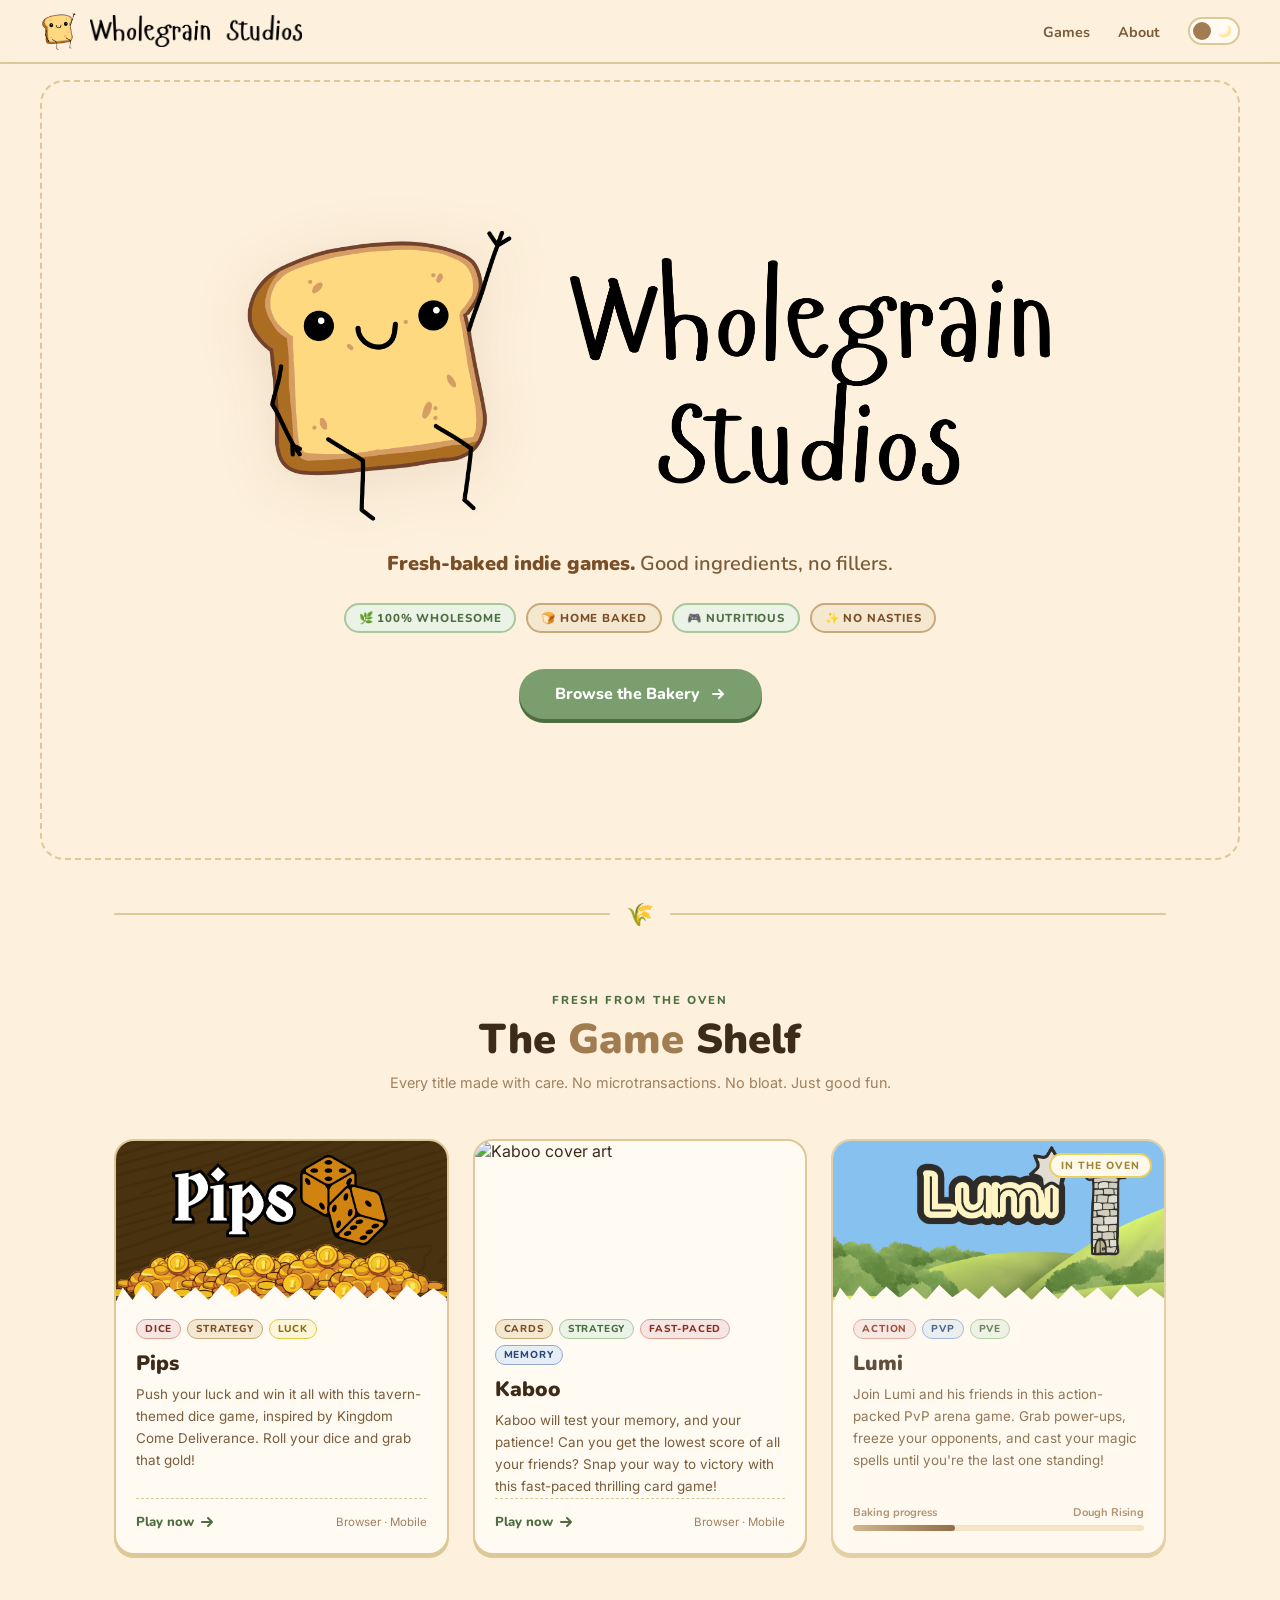
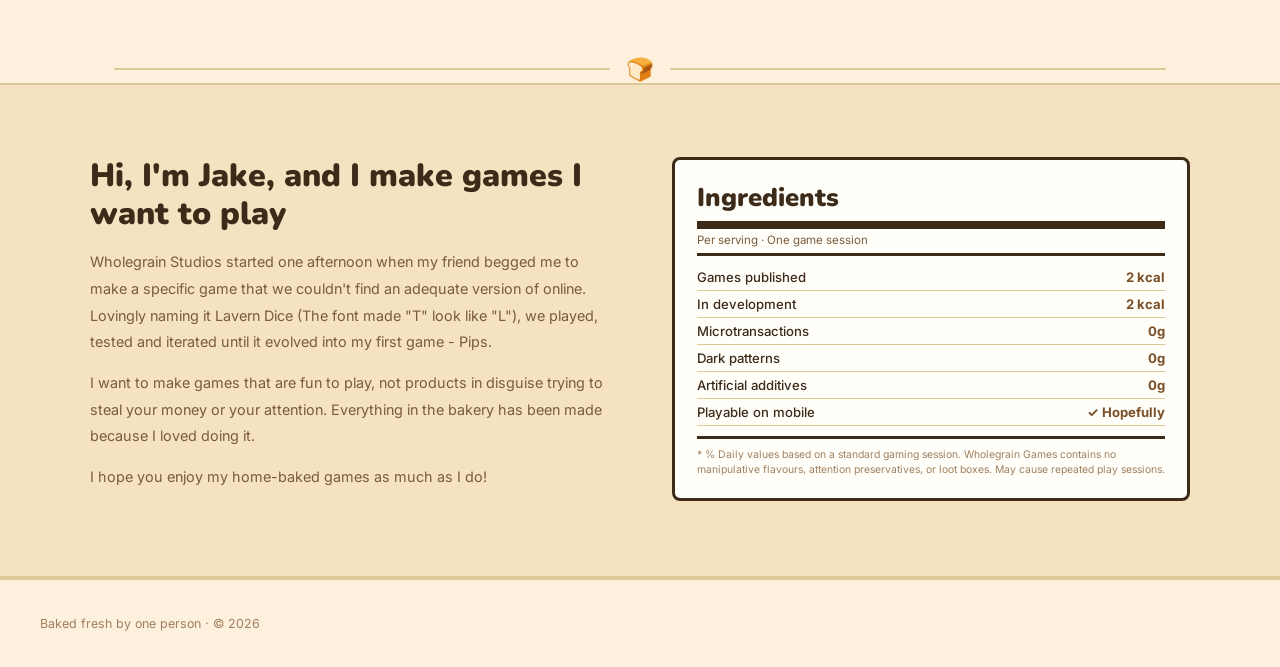
==== index.html @ 20b98745 "Remove site admin editing" ====
<!DOCTYPE html>
<html lang="en" data-theme="light">
<head>
  <meta charset="UTF-8">
  <meta name="viewport" content="width=device-width, initial-scale=1.0">
  <meta name="description" content="Wholegrain Studios — fresh-baked indie games. Good ingredients, no fillers.">
  <meta name="theme-color" content="#fdf0dc">
  <title>Wholegrain Studios</title>
  <link rel="manifest" href="manifest.json">
  <link rel="preconnect" href="https://fonts.googleapis.com">
  <link rel="preconnect" href="https://fonts.gstatic.com" crossorigin>
  <link href="https://fonts.googleapis.com/css2?family=Nunito:wght@400;600;700;800;900&family=Inter:wght@300;400;500&family=Fredoka+One&display=swap" rel="stylesheet">
  <link rel="stylesheet" href="css/styles.css">
  <link rel="icon" href="images/toast-logo.png">
  <link rel="apple-touch-icon" href="images/toast-logo.png">
</head>
<body>

<nav>
  <a class="nav-logo" href="#">
    <img class="nav-logo-toast" src="images/toast-logo.png" alt="Toast mascot">
    <img class="nav-logo-wordmark" src="images/wordmark.png" alt="Wholegrain Studios">
  </a>
  <div class="nav-right">
    <ul class="nav-links">
      <li><a href="#games">Games</a></li>
      <li><a href="#about">About</a></li>
    </ul>
    <button class="dark-toggle" id="themeToggle" aria-label="Toggle dark mode">
      <span class="dark-toggle-icon icon-sun">☀️</span>
      <span class="dark-toggle-icon icon-moon">🌙</span>
    </button>
  </div>
</nav>

<section class="hero">
  <div class="hero-brand">
    <img class="hero-toast" src="images/toast-mascot.png" alt="Toast mascot">
    <img class="hero-title-img" src="images/hero-wordmark.png" alt="Wholegrain Studios">
  </div>
  <p class="hero-tagline"><strong>Fresh-baked indie games.</strong> Good ingredients, no fillers.</p>
  <div class="hero-badges">
    <span class="badge badge-green">🌿 100% Wholesome</span>
    <span class="badge badge-tan">🍞 Home Baked</span>
    <span class="badge badge-green">🎮 Nutritious</span>
    <span class="badge badge-tan">✨ No nasties</span>
  </div>
  <a href="#games" class="hero-cta">
    Browse the Bakery
    <svg width="16" height="16" viewBox="0 0 16 16" fill="none"><path d="M3 8h10M9 4l4 4-4 4" stroke="white" stroke-width="2" stroke-linecap="round" stroke-linejoin="round"/></svg>
  </a>
</section>

<div class="divider"><div class="divider-line"></div><span class="divider-icon">🌾</span><div class="divider-line"></div></div>

<section class="games-section" id="games">
  <div class="section-header">
    <p class="section-eyebrow">Fresh from the oven</p>
    <h2 class="section-title">The <em>Game</em> Shelf</h2>
    <p class="section-sub">Every title made with care. No microtransactions. No bloat. Just good fun.</p>
  </div>

  <div class="game-grid">

    <div class="game-card is-clickable" role="link" tabindex="0" data-href="https://tavern-dice.netlify.app/">
      <div class="card-art">
        <img class="card-cover" src="images/cover-pips.png" alt="Pips cover art">
      </div>
      <div class="card-body">
        <div class="card-tags">
          <span class="ctag ctag-red">Dice</span>
          <span class="ctag ctag-tan">Strategy</span>
          <span class="ctag ctag-yellow">Luck</span>
        </div>
        <h3 class="card-title">Pips</h3>
        <p class="card-desc">Push your luck and win it all with this tavern-themed dice game, inspired by Kingdom Come Deliverance. Roll your dice and grab that gold!</p>
        <div class="card-footer">
          <span class="card-play">Play now <svg width="14" height="14" viewBox="0 0 14 14" fill="none"><path d="M2 7h10M8 3l4 4-4 4" stroke="currentColor" stroke-width="2" stroke-linecap="round" stroke-linejoin="round"/></svg></span>
          <span class="card-platform">Browser · Mobile</span>
        </div>
      </div>
    </div>

    <div class="game-card is-clickable" role="link" tabindex="0" data-href="https://tavern-kaboo.netlify.app/">
      <div class="card-art">
        <img class="card-cover" src="images/cover-kaboo.png" alt="Kaboo cover art">
      </div>
      <div class="card-body">
        <div class="card-tags">
          <span class="ctag ctag-tan">Cards</span>
          <span class="ctag ctag-green">Strategy</span>
          <span class="ctag ctag-red">Fast-Paced</span>
          <span class="ctag ctag-blue">Memory</span>
        </div>
        <h3 class="card-title">Kaboo</h3>
        <p class="card-desc">Kaboo will test your memory, and your patience! Can you get the lowest score of all your friends? Snap your way to victory with this fast-paced thrilling card game!</p>
        <div class="card-footer">
          <span class="card-play">Play now <svg width="14" height="14" viewBox="0 0 14 14" fill="none"><path d="M2 7h10M8 3l4 4-4 4" stroke="currentColor" stroke-width="2" stroke-linecap="round" stroke-linejoin="round"/></svg></span>
          <span class="card-platform">Browser · Mobile</span>
        </div>
      </div>
    </div>

    <div class="game-card wip">
      <div class="card-art">
        <img class="card-cover" src="images/cover-lumi.png" alt="Lumi cover art">
        <span class="wip-badge">In the oven</span>
      </div>
      <div class="card-body">
        <div class="card-tags">
          <span class="ctag ctag-red">Action</span>
          <span class="ctag ctag-blue">PvP</span>
          <span class="ctag ctag-green">PvE</span>
        </div>
        <h3 class="card-title">Lumi</h3>
        <p class="card-desc">Join Lumi and his friends in this action-packed PvP arena game. Grab power-ups, freeze your opponents, and cast your magic spells until you're the last one standing!</p>
        <div class="card-progress">
          <div class="progress-label"><span>Baking progress</span><span>Dough Rising</span></div>
          <div class="progress-bar"><div class="progress-fill" style="width: 35%"></div></div>
        </div>
      </div>
    </div>

  </div>
</section>

<div class="divider"><div class="divider-line"></div><span class="divider-icon">🍞</span><div class="divider-line"></div></div>

<section class="about-section" id="about">
  <div class="about-inner">
    <div class="about-text">
      <h2>Hi, I'm Jake, and I make games I want to play</h2>
      <p>Wholegrain Studios started one afternoon when my friend begged me to make a specific game that we couldn't find an adequate version of online. Lovingly naming it Lavern Dice (The font made "T" look like "L"), we played, tested and iterated until it evolved into my first game - Pips.</p>
      <p>I want to make games that are fun to play, not products in disguise trying to steal your money or your attention. Everything in the bakery has been made because I loved doing it.</p>
      <p>I hope you enjoy my home-baked games as much as I do!</p>
    </div>
    <div class="nutrition-panel">
      <div class="nutrition-title">Ingredients</div>
      <div class="nutrition-serving">Per serving · One game session</div>
      <div class="nutrition-row"><span class="label">Games published</span><span class="value">2 kcal</span></div>
      <div class="nutrition-row"><span class="label">In development</span><span class="value">2 kcal</span></div>
      <div class="nutrition-row"><span class="label">Microtransactions</span><span class="value">0g</span></div>
      <div class="nutrition-row"><span class="label">Dark patterns</span><span class="value">0g</span></div>
      <div class="nutrition-row"><span class="label">Artificial additives</span><span class="value">0g</span></div>
      <div class="nutrition-row"><span class="label">Playable on mobile</span><span class="value">✓ Hopefully</span></div>
      <div class="nutrition-note">* % Daily values based on a standard gaming session. Wholegrain Games contains no manipulative flavours, attention preservatives, or loot boxes. May cause repeated play sessions.</div>
    </div>
  </div>
</section>

<footer>
  <span class="footer-note">Baked fresh by one person &middot; &copy; 2026</span>
</footer>

<script src="js/main.js" defer></script>
</body>
</html>
---- css/styles.css ----
*, *::before, *::after { box-sizing: border-box; margin: 0; padding: 0; }

    /* ── LIGHT THEME (default) ── */
    :root, [data-theme="light"] {
      --cream:       #fdf0dc;
      --cream-dark:  #f5e2c0;
      --tan:         #c8a97a;
      --tan-dark:    #a07c50;
      --crust:       #7a4f28;
      --brown:       #3d2b1a;
      --sage:        #7a9e6e;
      --sage-light:  #a8c89a;
      --sage-dark:   #4e6e42;
      --card-bg:     #fffbf3;
      --border:      #ddc898;
      --text:        #3d2b1a;
      --text-mid:    #7a5c3a;
      --text-dim:    #a08060;
      --white:       #fffef9;
      --nav-bg:      rgba(253,240,220,0.94);
      --about-bg:    #f5e2c0;
      --shadow:      rgba(122,79,40,0.12);
    }

    /* ── DARK THEME ── */
    [data-theme="dark"] {
      --cream:       #1a1612;
      --cream-dark:  #221d17;
      --tan:         #7a6040;
      --tan-dark:    #9a7850;
      --crust:       #c8956a;
      --brown:       #e8d0b0;
      --sage:        #5a8050;
      --sage-light:  #4a6840;
      --sage-dark:   #8ab87a;
      --card-bg:     #211c16;
      --border:      #3a3028;
      --text:        #e8d8c0;
      --text-mid:    #c0a880;
      --text-dim:    #806850;
      --white:       #2a2318;
      --nav-bg:      rgba(26,22,18,0.96);
      --about-bg:    #1e1914;
      --shadow:      rgba(0,0,0,0.4);
    }

    html { scroll-behavior: smooth; }

    body {
      font-family: 'Inter', sans-serif;
      background-color: var(--cream);
      color: var(--text);
      min-height: 100vh;
      overflow-x: hidden;
      transition: background-color 0.3s, color 0.3s;
    }

    /* ── NAV ── */
    nav {
      position: fixed;
      top: 0; left: 0; right: 0;
      z-index: 100;
      display: flex;
      align-items: center;
      justify-content: space-between;
      padding: 12px 40px;
      background: var(--nav-bg);
      backdrop-filter: blur(8px);
      border-bottom: 2px solid var(--border);
      transition: background 0.3s, border-color 0.3s;
    }

    .nav-logo {
      display: flex;
      align-items: center;
      gap: 12px;
      text-decoration: none;
    }

    .nav-logo-img { height: 40px; width: auto; }
    .nav-logo-toast { height: 38px; width: auto; flex-shrink: 0; }
    .nav-logo-wordmark {
      height: 32px;
      width: auto;
      display: block;
    }
    [data-theme="dark"] .nav-logo-wordmark { filter: invert(1); }

    .nav-right {
      display: flex;
      align-items: center;
      gap: 28px;
    }

    .nav-links {
      display: flex;
      gap: 28px;
      list-style: none;
      align-items: center;
    }

    .nav-links a {
      font-family: 'Nunito', sans-serif;
      font-size: 0.9rem;
      font-weight: 700;
      color: var(--text-mid);
      text-decoration: none;
      transition: color 0.2s;
    }
    .nav-links a:hover { color: var(--crust); }

    /* Dark mode toggle */
    .dark-toggle {
      background: var(--card-bg);
      border: 2px solid var(--border);
      border-radius: 100px;
      width: 52px;
      height: 28px;
      cursor: pointer;
      position: relative;
      transition: background 0.3s, border-color 0.3s;
      flex-shrink: 0;
    }

    .dark-toggle::after {
      content: '';
      position: absolute;
      top: 3px;
      left: 3px;
      width: 18px;
      height: 18px;
      border-radius: 50%;
      background: var(--tan-dark);
      transition: transform 0.3s, background 0.3s;
    }

    [data-theme="dark"] .dark-toggle::after {
      transform: translateX(24px);
      background: var(--sage-dark);
    }

    .dark-toggle-icon {
      position: absolute;
      top: 50%;
      transform: translateY(-50%);
      font-size: 0.75rem;
      pointer-events: none;
      transition: opacity 0.2s;
    }

    .icon-sun  { left:  6px; opacity: 1; }
    .icon-moon { right: 6px; opacity: 0.4; }

    [data-theme="dark"] .icon-sun  { opacity: 0.4; }
    [data-theme="dark"] .icon-moon { opacity: 1; }

    /* ── HERO ── */
    .hero {
      min-height: 100vh;
      display: flex;
      flex-direction: column;
      align-items: center;
      justify-content: center;
      text-align: center;
      padding: 120px 24px 80px;
      position: relative;
    }

    .hero::before {
      content: '';
      position: absolute;
      inset: 80px 40px 40px;
      border: 2.5px dashed var(--border);
      border-radius: 24px;
      pointer-events: none;
      transition: border-color 0.3s;
    }

    .hero-brand {
      display: flex;
      align-items: center;
      justify-content: center;
      gap: clamp(18px, 4vw, 40px);
      margin-bottom: 28px;
    }
    .hero-toast {
      width: clamp(180px, 33vw, 300px);
      height: auto;
      filter: drop-shadow(0 8px 28px var(--shadow));
      flex-shrink: 0;
    }
    .hero-title-img {
      width: clamp(240px, 42vw, 480px);
      height: auto;
    }
    [data-theme="dark"] .hero-title-img { filter: invert(1); }

    .hero-tagline {
      font-family: 'Nunito', sans-serif;
      font-size: clamp(1rem, 2.5vw, 1.25rem);
      font-weight: 600;
      color: var(--text-mid);
      margin-bottom: 6px;
    }
    .hero-tagline strong { color: var(--crust); font-weight: 900; }

    .hero-badges {
      display: flex;
      gap: 10px;
      flex-wrap: wrap;
      justify-content: center;
      margin: 20px 0 36px;
    }

    .badge {
      font-family: 'Nunito', sans-serif;
      font-size: 0.72rem;
      font-weight: 800;
      letter-spacing: 0.07em;
      text-transform: uppercase;
      padding: 5px 13px;
      border-radius: 100px;
      border: 2px solid;
      transition: background 0.3s, color 0.3s, border-color 0.3s;
    }
    .badge-green { background: #eaf3e6; color: var(--sage-dark); border-color: var(--sage-light); }
    .badge-tan   { background: #f5e8d0; color: var(--crust);     border-color: var(--tan); }
    [data-theme="dark"] .badge-green { background: #1a2a18; }
    [data-theme="dark"] .badge-tan   { background: #2a1e10; }

    .hero-cta {
      display: inline-flex;
      align-items: center;
      gap: 10px;
      padding: 14px 36px;
      background: var(--sage);
      color: white;
      font-family: 'Nunito', sans-serif;
      font-weight: 800;
      font-size: 1rem;
      border-radius: 100px;
      text-decoration: none;
      box-shadow: 0 4px 0 var(--sage-dark);
      transition: transform 0.15s, box-shadow 0.15s, background 0.3s;
    }
    .hero-cta:hover  { transform: translateY(-2px); box-shadow: 0 6px 0 var(--sage-dark); }
    .hero-cta:active { transform: translateY(2px);  box-shadow: 0 2px 0 var(--sage-dark); }

    /* ── DIVIDER ── */
    .divider {
      display: flex;
      align-items: center;
      gap: 16px;
      max-width: 1100px;
      margin: 0 auto;
      padding: 0 24px;
    }
    .divider-line { flex: 1; height: 2px; background: var(--border); border-radius: 1px; transition: background 0.3s; }
    .divider-icon { font-size: 1.4rem; }

    /* ── GAMES SECTION ── */
    .games-section {
      padding: 64px 24px 100px;
      max-width: 1100px;
      margin: 0 auto;
    }
    .section-header { text-align: center; margin-bottom: 48px; }
    .section-eyebrow {
      font-family: 'Nunito', sans-serif;
      font-size: 0.72rem;
      font-weight: 800;
      letter-spacing: 0.18em;
      text-transform: uppercase;
      color: var(--sage-dark);
      margin-bottom: 8px;
    }
    .section-title {
      font-family: 'Nunito', sans-serif;
      font-size: clamp(1.8rem, 4vw, 2.6rem);
      font-weight: 900;
      color: var(--brown);
      line-height: 1.15;
    }
    .section-title em { font-style: normal; color: var(--tan-dark); }
    .section-sub { font-size: 0.9rem; color: var(--text-dim); margin-top: 10px; }

    /* ── GAME CARDS ── */
    .game-grid {
      display: grid;
      grid-template-columns: repeat(auto-fill, minmax(300px, 1fr));
      gap: 24px;
    }

    .game-card {
      background: var(--card-bg);
      border: 2.5px solid var(--border);
      border-radius: 20px;
      overflow: hidden;
      text-decoration: none;
      color: inherit;
      display: flex;
      flex-direction: column;
      height: 100%;
      transition: transform 0.2s, box-shadow 0.2s, background 0.3s, border-color 0.3s;
      box-shadow: 0 3px 0 var(--border);
      position: relative;
    }
    .game-card.is-clickable { cursor: pointer; }
    .game-card:not(.wip):hover {
      transform: translateY(-4px) rotate(-0.5deg);
      box-shadow: 0 8px 0 var(--tan);
    }
    .game-card.wip { opacity: 0.82; cursor: default; }

    /* Card art */
    .card-art {
      width: 100%;
      height: 160px;
      display: flex;
      align-items: center;
      justify-content: center;
      position: relative;
      overflow: hidden;
    }
    .card-art-kaboo { background: linear-gradient(135deg, #1a4d35, #2e7a52, #1a4d35); }
    .card-art-dice  { background: linear-gradient(135deg, #4a2020, #7a3c3c, #4a2020); }
    .card-art-godot { background: linear-gradient(135deg, #2a3a5a, #3a5080, #2a3a5a); }

    .card-cover {
      width: 100%;
      height: 100%;
      object-fit: cover;
      display: block;
      transition: transform 0.3s;
    }
    .game-card:not(.wip):hover .card-cover { transform: scale(1.04); }

    /* Torn paper edge */
    .card-art::after {
      content: '';
      position: absolute;
      bottom: -1px; left: 0; right: 0;
      height: 18px;
      background: var(--card-bg);
      clip-path: polygon(0% 100%, 2% 20%, 5% 90%, 8% 10%, 12% 85%, 16% 15%, 20% 80%, 24% 20%, 28% 90%, 32% 5%, 36% 75%, 40% 25%, 44% 85%, 48% 10%, 52% 80%, 56% 20%, 60% 90%, 64% 15%, 68% 85%, 72% 10%, 76% 80%, 80% 20%, 84% 90%, 88% 5%, 92% 75%, 96% 25%, 100% 80%, 100% 100%);
      transition: background 0.3s;
    }

    .wip-badge {
      position: absolute;
      top: 12px; right: 12px;
      background: #fffbf0;
      border: 2px solid #e8c842;
      color: #8a7010;
      font-family: 'Nunito', sans-serif;
      font-size: 0.65rem;
      font-weight: 800;
      letter-spacing: 0.1em;
      text-transform: uppercase;
      padding: 3px 10px;
      border-radius: 100px;
      z-index: 2;
    }
    [data-theme="dark"] .wip-badge { background: #2a2208; border-color: #8a7010; color: #c8a820; }

    .card-body {
      padding: 18px 20px 22px;
      display: flex;
      flex: 1;
      flex-direction: column;
    }
    .card-tags { display: flex; gap: 6px; margin-bottom: 10px; flex-wrap: wrap; }
    .ctag {
      font-family: 'Nunito', sans-serif;
      font-size: 0.63rem;
      font-weight: 800;
      letter-spacing: 0.08em;
      text-transform: uppercase;
      padding: 2px 8px;
      border-radius: 100px;
      border: 1.5px solid;
      transition: background 0.3s;
    }
    .ctag-green  { background: #eaf3e6; color: var(--sage-dark); border-color: var(--sage-light); }
    .ctag-tan    { background: #f5e8d0; color: var(--crust);     border-color: var(--tan); }
    .ctag-red    { background: #f5e6e4; color: #8a3020;          border-color: #e0a090; }
    .ctag-blue   { background: #e6edf5; color: #2a4a7a;          border-color: #90aad0; }
    .ctag-yellow { background: #fdf5d8; color: #8a7010;          border-color: #e0c842; }
    [data-theme="dark"] .ctag-green  { background: #182818; }
    [data-theme="dark"] .ctag-tan    { background: #281e10; }
    [data-theme="dark"] .ctag-red    { background: #281410; }
    [data-theme="dark"] .ctag-blue   { background: #101828; }
    [data-theme="dark"] .ctag-yellow { background: #282008; }

    .card-title {
      font-family: 'Nunito', sans-serif;
      font-size: 1.3rem;
      font-weight: 900;
      color: var(--brown);
      margin-bottom: 6px;
    }
    .card-desc { font-size: 0.84rem; color: var(--text-mid); line-height: 1.65; }
    .card-footer {
      display: flex;
      align-items: center;
      justify-content: space-between;
      margin-top: auto;
      padding-top: 14px;
      border-top: 1.5px dashed var(--border);
      transition: border-color 0.3s;
    }
    .card-play {
      font-family: 'Nunito', sans-serif;
      font-size: 0.82rem;
      font-weight: 800;
      color: var(--sage-dark);
      display: flex;
      align-items: center;
      gap: 6px;
      transition: gap 0.2s;
    }
    .game-card:hover .card-play { gap: 10px; }
    .card-platform { font-size: 0.72rem; color: var(--text-dim); }

    .card-progress { margin-top: auto; padding-top: 14px; }
    .progress-label {
      display: flex;
      justify-content: space-between;
      font-size: 0.7rem;
      color: var(--text-dim);
      margin-bottom: 5px;
      font-family: 'Nunito', sans-serif;
      font-weight: 700;
    }
    .progress-bar { height: 6px; background: var(--cream-dark); border-radius: 100px; overflow: hidden; transition: background 0.3s; }
    .progress-fill {
      height: 100%;
      background: linear-gradient(to right, var(--tan), var(--crust));
      border-radius: 100px;
      width: 0;
      transition: width 1.2s cubic-bezier(0.4,0,0.2,1);
    }

    /* ── ABOUT ── */
    .about-section {
      background: var(--about-bg);
      border-top: 2.5px solid var(--border);
      border-bottom: 2.5px solid var(--border);
      padding: 72px 24px;
      transition: background 0.3s, border-color 0.3s;
    }
    .about-inner {
      max-width: 1100px;
      margin: 0 auto;
      display: grid;
      grid-template-columns: 1fr 1fr;
      gap: 64px;
      align-items: start;
    }
    .about-text h2 {
      font-family: 'Nunito', sans-serif;
      font-size: 2rem;
      font-weight: 900;
      color: var(--brown);
      margin-bottom: 16px;
      line-height: 1.2;
    }
    .about-text p { font-size: 0.9rem; line-height: 1.85; color: var(--text-mid); margin-bottom: 14px; }

    /* Nutrition Facts panel */
    .nutrition-panel {
      background: var(--white);
      border: 3px solid var(--brown);
      border-radius: 8px;
      padding: 20px 22px;
      transition: background 0.3s, border-color 0.3s;
    }
    .nutrition-title {
      font-family: 'Nunito', sans-serif;
      font-size: 1.6rem;
      font-weight: 900;
      color: var(--brown);
      border-bottom: 8px solid var(--brown);
      padding-bottom: 6px;
      margin-bottom: 4px;
      transition: color 0.3s, border-color 0.3s;
    }
    .nutrition-serving {
      font-size: 0.72rem;
      color: var(--text-mid);
      border-bottom: 3px solid var(--brown);
      padding-bottom: 6px;
      margin-bottom: 8px;
    }
    .nutrition-row {
      display: flex;
      justify-content: space-between;
      align-items: center;
      padding: 5px 0;
      font-size: 0.82rem;
      border-bottom: 1px solid var(--border);
      color: var(--text);
      transition: border-color 0.3s;
    }
    .nutrition-row:last-child { border-bottom: none; }
    .nutrition-row .label { font-weight: 500; }
    .nutrition-row .value { font-weight: 700; color: var(--crust); }
    .nutrition-note {
      font-size: 0.65rem;
      color: var(--text-dim);
      margin-top: 10px;
      border-top: 3px solid var(--brown);
      padding-top: 8px;
      line-height: 1.5;
    }

    /* ── FOOTER ── */
    footer {
      padding: 36px 40px;
      display: flex;
      align-items: center;
      justify-content: space-between;
      flex-wrap: wrap;
      gap: 16px;
      border-top: 2px solid var(--border);
      transition: border-color 0.3s;
    }
    .footer-logo {
      display: flex;
      align-items: center;
      gap: 10px;
      font-family: 'Nunito', sans-serif;
      font-weight: 900;
      font-size: 1rem;
      color: var(--brown);
    }
    .footer-logo img { height: 32px; width: auto; }
    .footer-note { font-size: 0.78rem; color: var(--text-dim); }

    /* ── RESPONSIVE ── */
    @media (max-width: 768px) {
      nav { padding: 10px 16px; }
      .nav-links { display: none; }
      .hero::before { inset: 70px 16px 20px; }
      .about-inner { grid-template-columns: 1fr; gap: 40px; }
      footer { padding: 28px 20px; flex-direction: column; }
    }
    @media (max-width: 500px) { .game-grid { grid-template-columns: 1fr; } }
    @media (prefers-reduced-motion: reduce) {
      .hero-brand { flex-direction: column; gap: 12px; }
      .hero-title-img { width: clamp(210px, 75vw, 390px); }
      .game-card, body, nav { transition: none; }
    }

    /* ── ACCOUNT LINK ── */
    .account-link-page { padding: 48px 20px; }
    .account-link-shell { max-width: 700px; margin: 0 auto; }
    .account-link-panel h1 {
      font-family: 'Nunito', sans-serif;
      font-size: 2rem;
      color: var(--brown);
      line-height: 1.15;
      margin-bottom: 12px;
    }
    .account-link-copy {
      color: var(--text-mid);
      line-height: 1.7;
      margin-bottom: 18px;
    }
    .account-link-summary {
      display: grid;
      grid-template-columns: max-content 1fr;
      gap: 8px 14px;
      padding: 14px 16px;
      margin: 18px 0 22px;
      background: var(--white);
      border: 2px solid var(--border);
      border-radius: 8px;
      color: var(--text-mid);
      font-size: 0.86rem;
    }
    .account-link-summary strong { color: var(--brown); }
    .account-link-actions {
      display: flex;
      align-items: center;
      gap: 18px;
      flex-wrap: wrap;
    }

    .account-link-back,
    .account-link-secondary {
      color: var(--sage-dark);
      font-family: 'Nunito', sans-serif;
      font-weight: 800;
      text-decoration: none;
    }
    .account-link-panel {
      margin-top: 22px;
      background: var(--card-bg);
      border: 2.5px solid var(--border);
      border-radius: 12px;
      padding: 28px;
      box-shadow: 0 3px 0 var(--border);
    }
    .account-link-status { color: var(--text-mid); margin-top: 18px; }
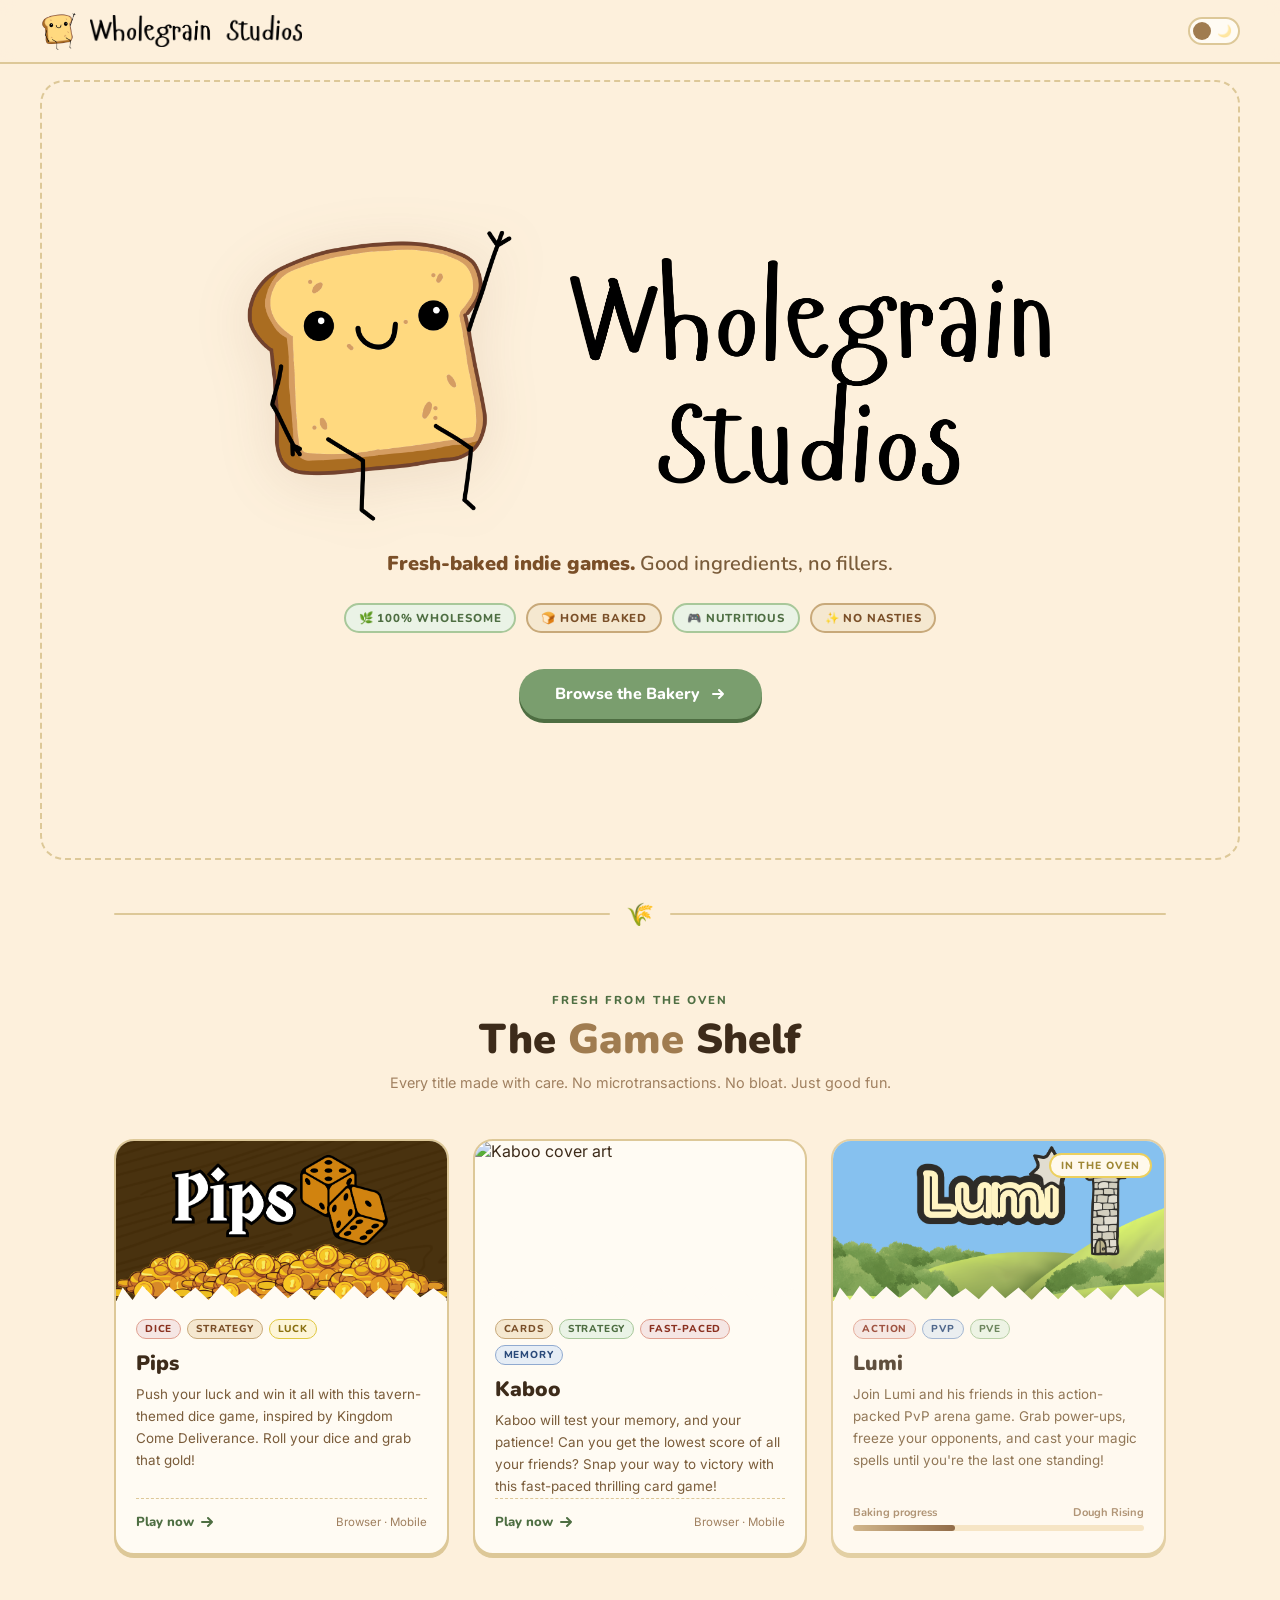
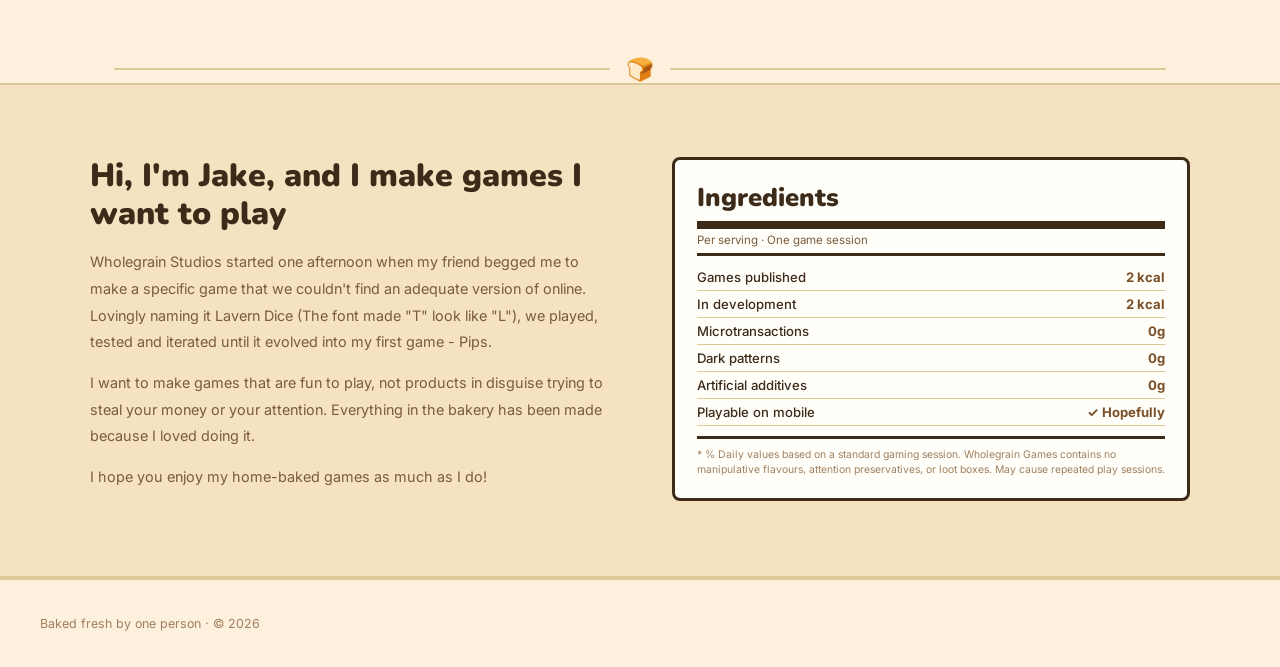
==== commit 3e3abe7e: "Update account linking flow" ====
--- a/index.html
+++ b/index.html
@@ -1,4 +1,4 @@
-<!DOCTYPE html>
+﻿<!DOCTYPE html>
 <html lang="en" data-theme="light">
 <head>
   <meta charset="UTF-8">
@@ -22,10 +22,6 @@
     <img class="nav-logo-wordmark" src="images/wordmark.png" alt="Wholegrain Studios">
   </a>
   <div class="nav-right">
-    <ul class="nav-links">
-      <li><a href="#games">Games</a></li>
-      <li><a href="#about">About</a></li>
-    </ul>
     <button class="dark-toggle" id="themeToggle" aria-label="Toggle dark mode">
       <span class="dark-toggle-icon icon-sun">☀️</span>
       <span class="dark-toggle-icon icon-moon">🌙</span>
@@ -62,7 +58,7 @@
 
   <div class="game-grid">
 
-    <div class="game-card is-clickable" role="link" tabindex="0" data-href="https://tavern-dice.netlify.app/">
+    <div class="game-card is-clickable" role="link" tabindex="0" data-href="https://pips.wholegrainstudios.co.uk/">
       <div class="card-art">
         <img class="card-cover" src="images/cover-pips.png" alt="Pips cover art">
       </div>
@@ -81,7 +77,7 @@
       </div>
     </div>
 
-    <div class="game-card is-clickable" role="link" tabindex="0" data-href="https://tavern-kaboo.netlify.app/">
+    <div class="game-card is-clickable" role="link" tabindex="0" data-href="https://kaboo.wholegrainstudios.co.uk/">
       <div class="card-art">
         <img class="card-cover" src="images/cover-kaboo.png" alt="Kaboo cover art">
       </div>
--- a/css/styles.css
+++ b/css/styles.css
@@ -553,53 +553,127 @@
     }
 
     /* ── ACCOUNT LINK ── */
-    .account-link-page { padding: 48px 20px; }
-    .account-link-shell { max-width: 700px; margin: 0 auto; }
+    .account-link-page {
+      min-height: 100vh;
+      background: var(--cream);
+    }
+    .account-link-shell {
+      max-width: 760px;
+      margin: 0 auto;
+      padding: 128px 24px 72px;
+    }
+    .account-link-panel {
+      position: relative;
+      overflow: hidden;
+      background: var(--card-bg);
+      border: 2.5px solid var(--border);
+      border-radius: 20px;
+      padding: 36px clamp(22px, 5vw, 44px) 38px;
+      box-shadow: 0 4px 0 var(--border);
+      text-align: center;
+      transition: background 0.3s, border-color 0.3s;
+    }
+    .account-link-panel::before {
+      content: '';
+      position: absolute;
+      inset: 14px;
+      border: 2px dashed var(--border);
+      border-radius: 15px;
+      pointer-events: none;
+      transition: border-color 0.3s;
+    }
+    .account-link-panel > * {
+      position: relative;
+      z-index: 1;
+    }
+    .account-link-art {
+      display: flex;
+      justify-content: center;
+      margin-bottom: 14px;
+    }
+    .account-link-art img {
+      width: clamp(82px, 18vw, 118px);
+      height: auto;
+      filter: drop-shadow(0 8px 22px var(--shadow));
+    }
     .account-link-panel h1 {
       font-family: 'Nunito', sans-serif;
-      font-size: 2rem;
+      font-size: clamp(2rem, 6vw, 3.2rem);
+      font-weight: 900;
       color: var(--brown);
-      line-height: 1.15;
-      margin-bottom: 12px;
+      line-height: 1.05;
+      margin-bottom: 14px;
     }
     .account-link-copy {
+      max-width: 560px;
+      margin: 0 auto 20px;
       color: var(--text-mid);
-      line-height: 1.7;
-      margin-bottom: 18px;
+      font-family: 'Nunito', sans-serif;
+      font-size: clamp(1rem, 2.6vw, 1.18rem);
+      font-weight: 600;
+      line-height: 1.65;
     }
     .account-link-summary {
       display: grid;
       grid-template-columns: max-content 1fr;
       gap: 8px 14px;
+      max-width: 520px;
+      margin: 22px auto 28px;
       padding: 14px 16px;
-      margin: 18px 0 22px;
       background: var(--white);
       border: 2px solid var(--border);
       border-radius: 8px;
       color: var(--text-mid);
-      font-size: 0.86rem;
-    }
-    .account-link-summary strong { color: var(--brown); }
-    .account-link-actions {
-      display: flex;
-      align-items: center;
+      font-size: 0.88rem;
+      text-align: left;
+      transition: background 0.3s, border-color 0.3s;
+    }
+    .account-link-summary strong {
+      color: var(--brown);
+      font-family: 'Nunito', sans-serif;
+      font-weight: 900;
+    }
+    .account-link-actions,
+    .account-link-login {
+      display: flex;
+      align-items: center;
+      justify-content: center;
       gap: 18px;
       flex-wrap: wrap;
     }
-
-    .account-link-back,
     .account-link-secondary {
+      appearance: none;
+      border: 0;
+      background: transparent;
       color: var(--sage-dark);
-      font-family: 'Nunito', sans-serif;
-      font-weight: 800;
+      cursor: pointer;
+      font-family: 'Nunito', sans-serif;
+      font-size: 0.92rem;
+      font-weight: 900;
       text-decoration: none;
     }
-    .account-link-panel {
-      margin-top: 22px;
-      background: var(--card-bg);
-      border: 2.5px solid var(--border);
-      border-radius: 12px;
-      padding: 28px;
-      box-shadow: 0 3px 0 var(--border);
-    }
-    .account-link-status { color: var(--text-mid); margin-top: 18px; }
+    .account-link-status {
+      min-height: 1.5em;
+      color: var(--text-mid);
+      font-size: 0.86rem;
+      margin-top: 18px;
+    }
+    .account-link-divider {
+      margin-top: 38px;
+    }
+    .account-link-note {
+      max-width: 560px;
+      margin: 22px auto 0;
+      color: var(--text-dim);
+      font-size: 0.86rem;
+      line-height: 1.7;
+      text-align: center;
+    }
+    @media (max-width: 560px) {
+      .account-link-shell { padding: 104px 16px 56px; }
+      .account-link-panel { padding: 28px 18px 30px; }
+      .account-link-panel::before { inset: 10px; }
+      .account-link-summary { grid-template-columns: 1fr; }
+      .account-link-actions .hero-cta,
+      .account-link-login .hero-cta { width: 100%; justify-content: center; }
+    }
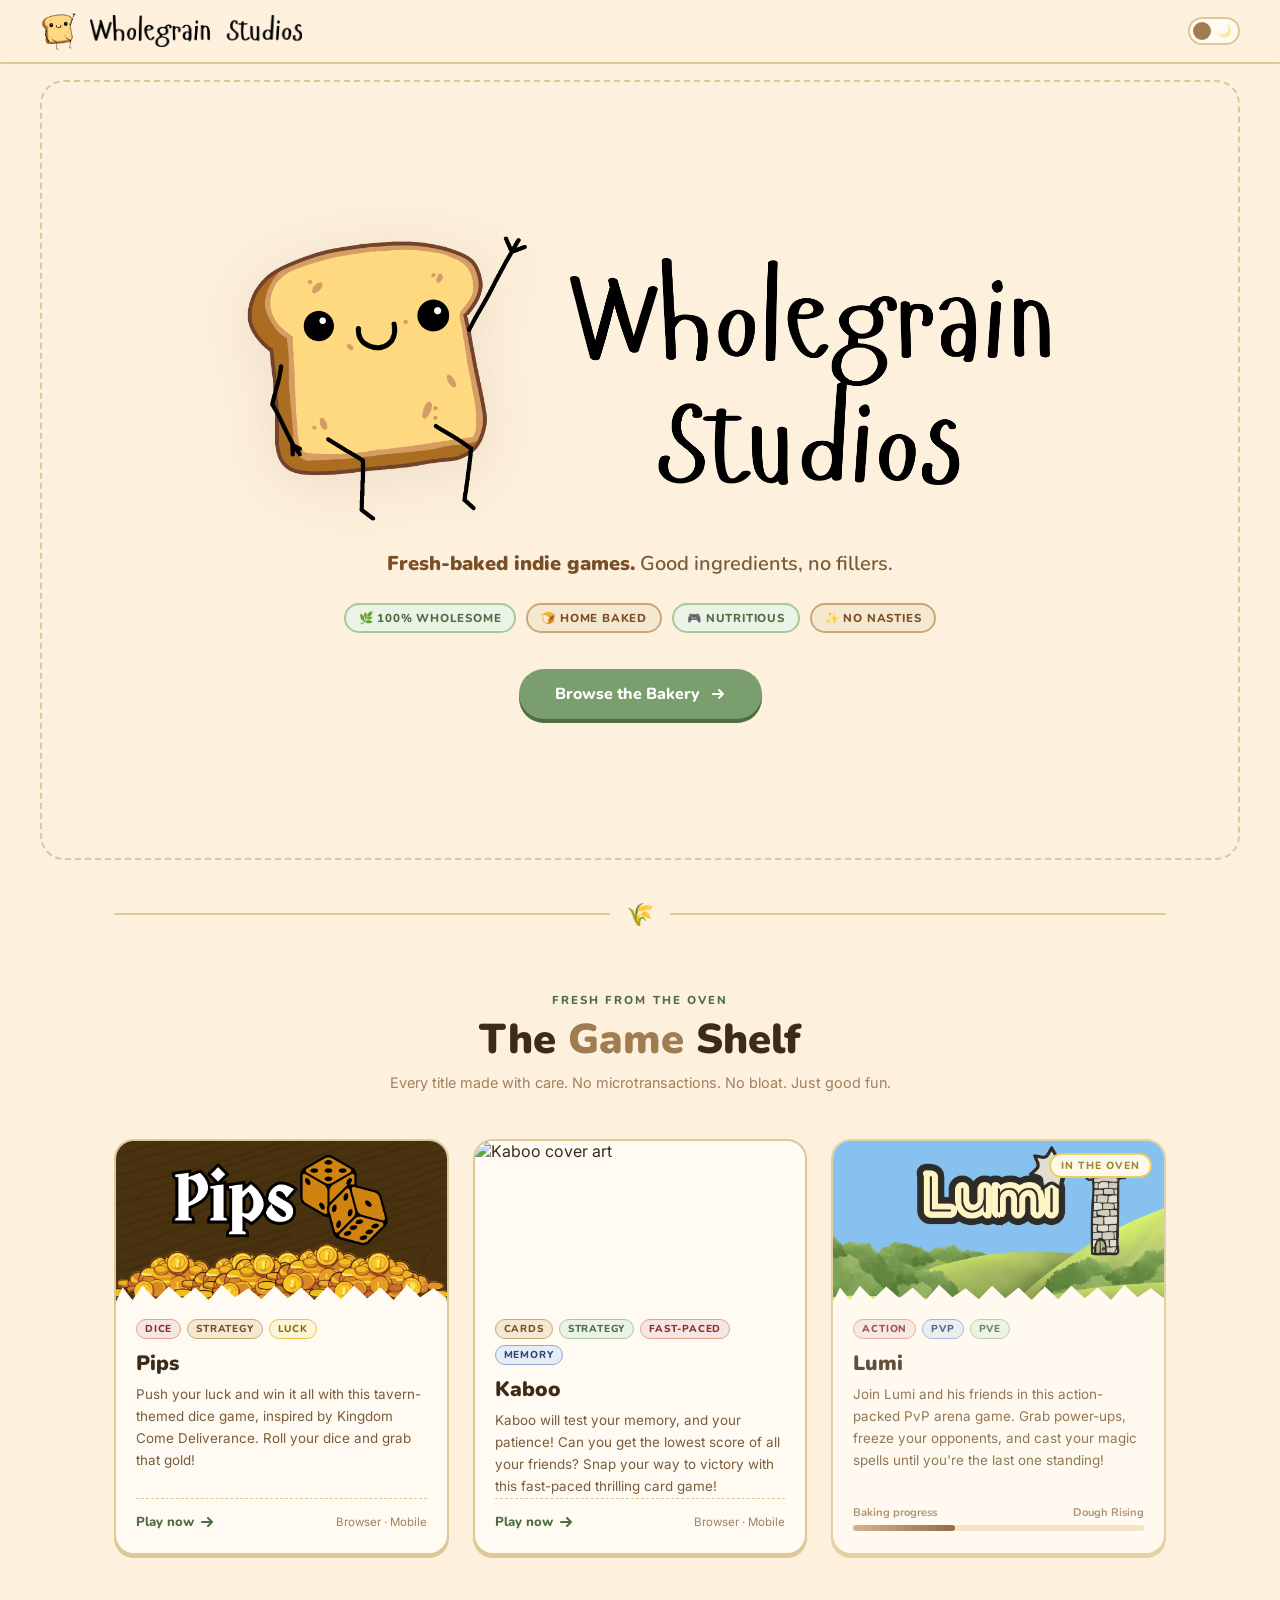
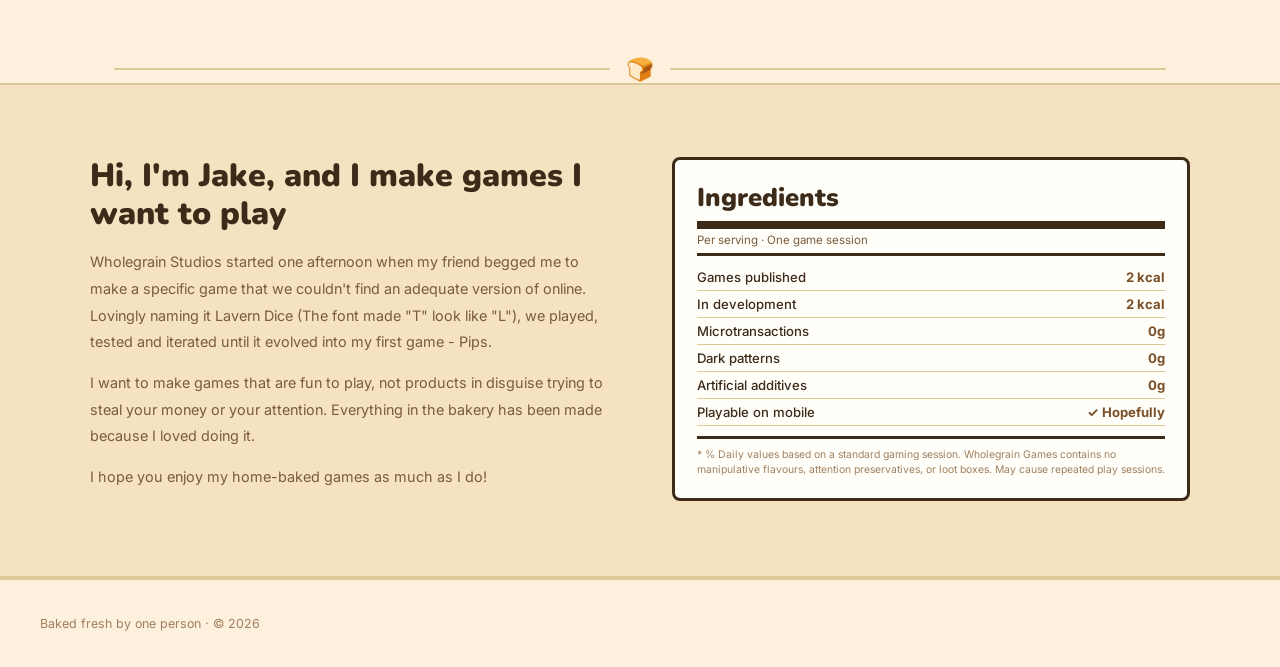
==== commit a33af27d: "Add branded loading overlay" ====
--- a/index.html
+++ b/index.html
@@ -1,4 +1,4 @@
-﻿<!DOCTYPE html>
+<!DOCTYPE html>
 <html lang="en" data-theme="light">
 <head>
   <meta charset="UTF-8">
@@ -31,7 +31,7 @@
 
 <section class="hero">
   <div class="hero-brand">
-    <img class="hero-toast" src="images/toast-mascot.png" alt="Toast mascot">
+    <img class="hero-toast" src="images/toast-idle-wave.gif" alt="Toast mascot waving">
     <img class="hero-title-img" src="images/hero-wordmark.png" alt="Wholegrain Studios">
   </div>
   <p class="hero-tagline"><strong>Fresh-baked indie games.</strong> Good ingredients, no fillers.</p>
@@ -148,6 +148,7 @@
   <span class="footer-note">Baked fresh by one person &middot; &copy; 2026</span>
 </footer>
 
+<script src="https://identity.netlify.com/v1/netlify-identity-widget.js" defer></script>
 <script src="js/main.js" defer></script>
 </body>
 </html>
--- a/css/styles.css
+++ b/css/styles.css
@@ -24,7 +24,7 @@
 
     /* ── DARK THEME ── */
     [data-theme="dark"] {
-      --cream:       #1a1612;
+      --cream:       #311900;
       --cream-dark:  #221d17;
       --tan:         #7a6040;
       --tan-dark:    #9a7850;
@@ -40,7 +40,7 @@
       --text-dim:    #806850;
       --white:       #2a2318;
       --nav-bg:      rgba(26,22,18,0.96);
-      --about-bg:    #1e1914;
+      --about-bg:    #311900;
       --shadow:      rgba(0,0,0,0.4);
     }
 
@@ -439,6 +439,60 @@
       border-radius: 100px;
       width: 0;
       transition: width 1.2s cubic-bezier(0.4,0,0.2,1);
+    }
+
+
+
+    /* LOADING OVERLAY */
+    .loading-overlay {
+      position: fixed;
+      inset: 0;
+      z-index: 1000;
+      display: flex;
+      align-items: center;
+      justify-content: center;
+      padding: 32px;
+      background: rgba(61, 43, 26, 0.58);
+      backdrop-filter: blur(5px);
+      opacity: 0;
+      pointer-events: none;
+      transition: opacity 0.18s ease;
+    }
+
+    [data-theme="dark"] .loading-overlay {
+      background: rgba(0, 0, 0, 0.58);
+    }
+
+    .loading-overlay.is-visible {
+      opacity: 1;
+      pointer-events: all;
+    }
+
+    .loading-overlay-inner {
+      display: flex;
+      flex-direction: column;
+      align-items: center;
+      justify-content: center;
+      gap: 18px;
+      transform: translateY(8px) scale(0.98);
+      transition: transform 0.18s ease;
+    }
+
+    .loading-overlay.is-visible .loading-overlay-inner {
+      transform: translateY(0) scale(1);
+    }
+
+    .loading-toast {
+      width: clamp(104px, 18vw, 180px);
+      height: auto;
+      filter: drop-shadow(0 10px 30px rgba(0, 0, 0, 0.28));
+    }
+
+    .loading-phrase {
+      width: min(78vw, 420px);
+      max-height: 112px;
+      object-fit: contain;
+      filter: drop-shadow(0 4px 14px rgba(255, 251, 243, 0.32));
     }
 
     /* ── ABOUT ── */
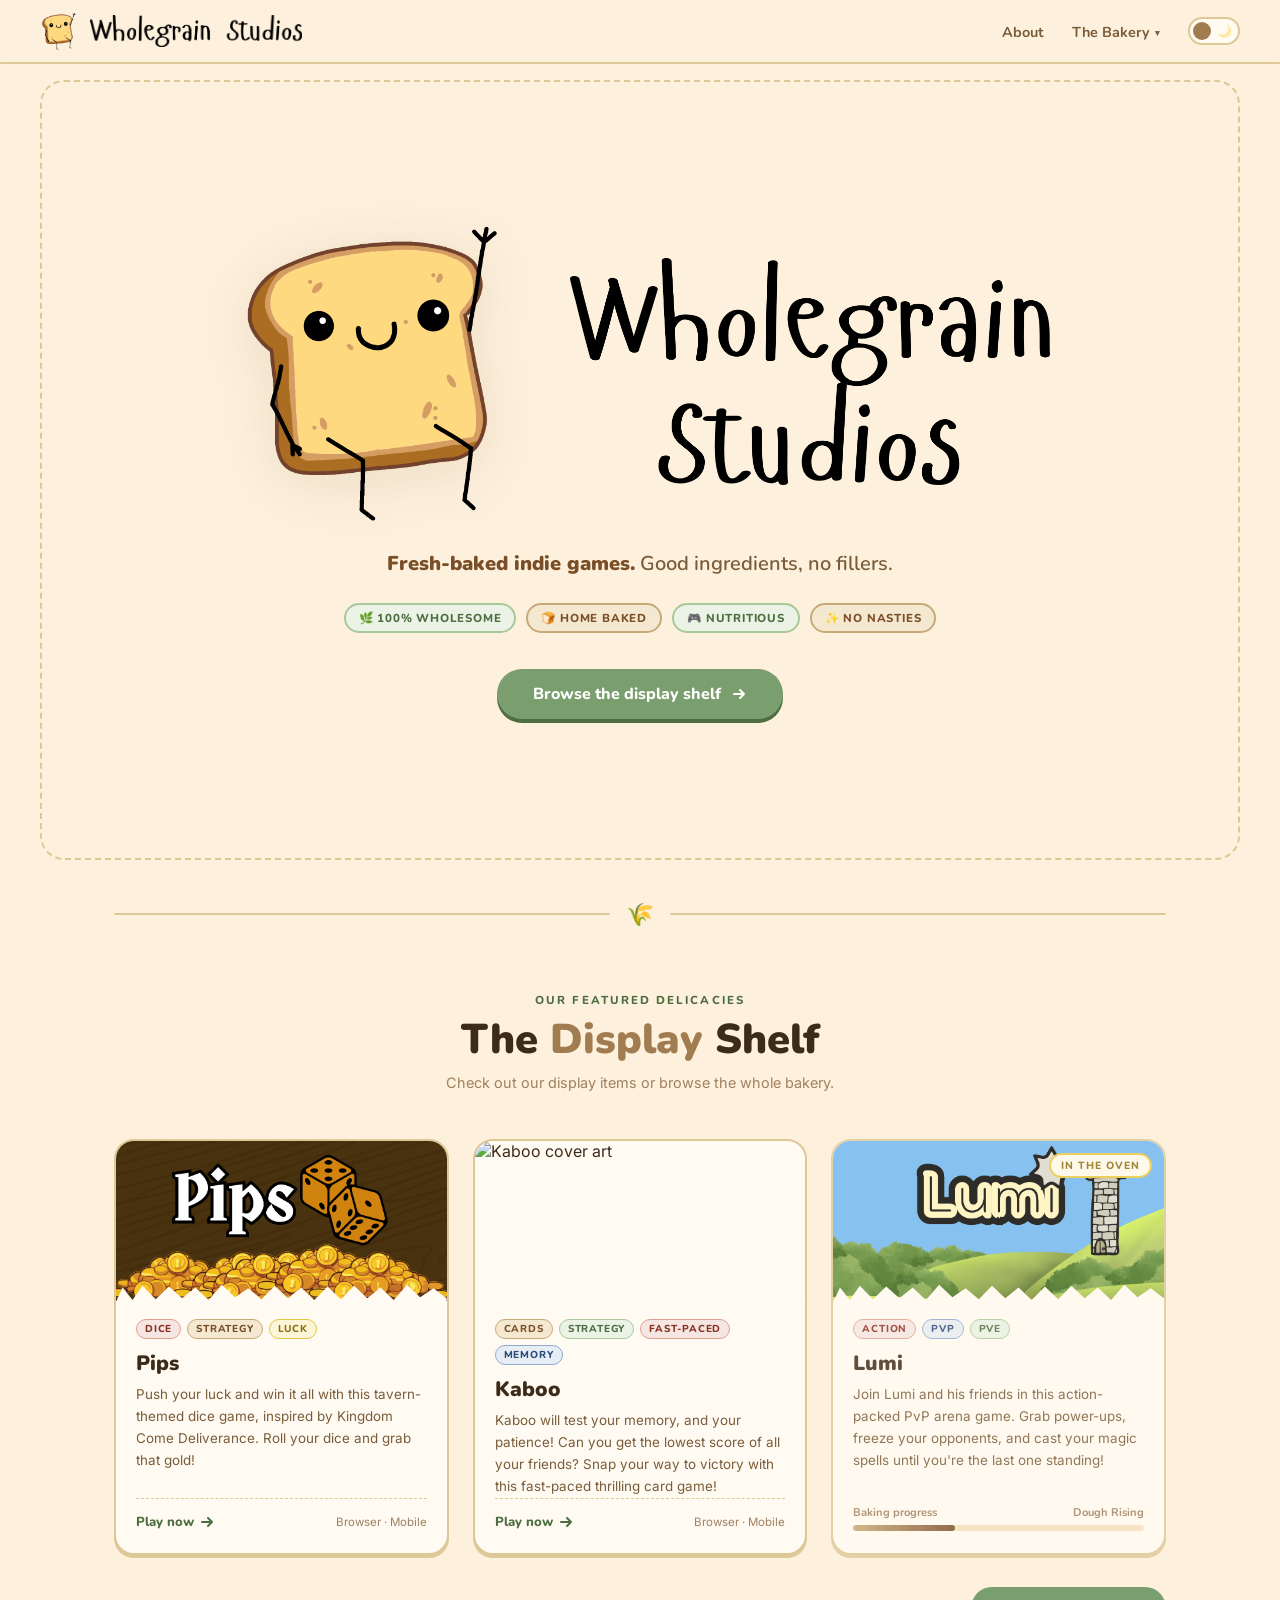
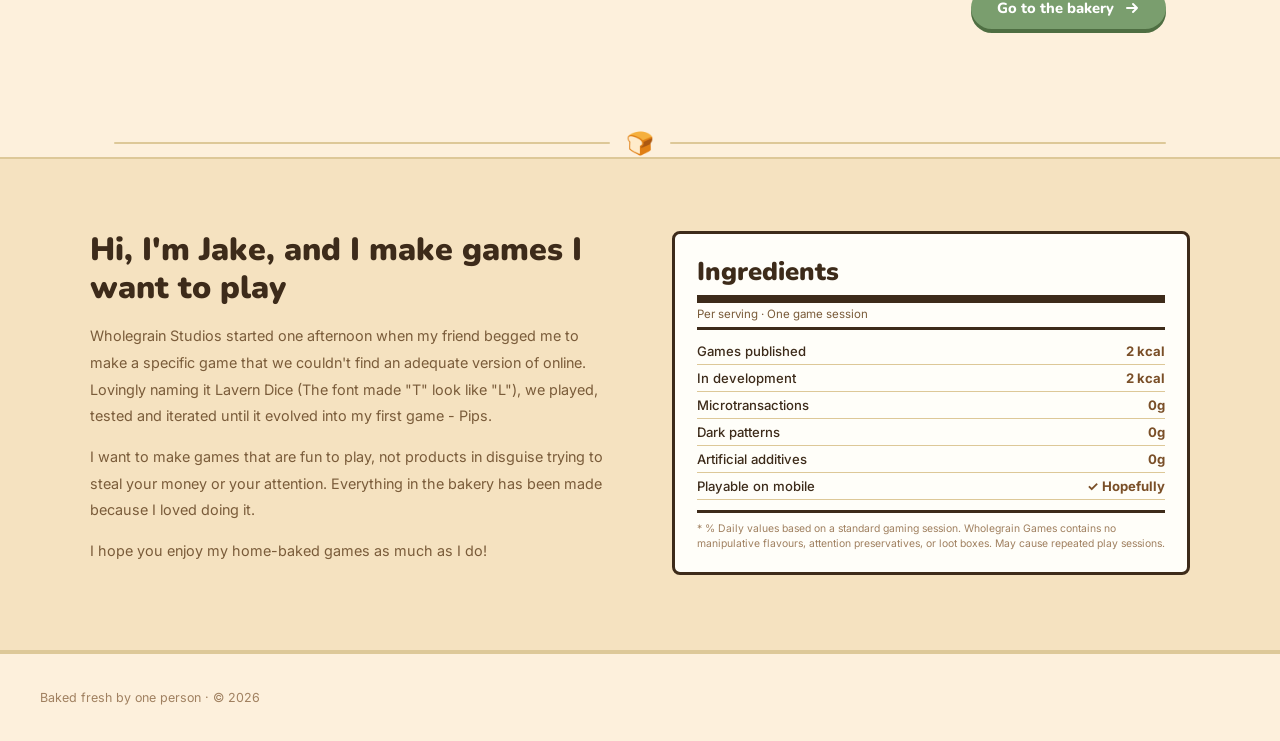
==== commit 42ba0b40: "Update about and bakery page copy" ====
--- a/index.html
+++ b/index.html
@@ -3,7 +3,7 @@
 <head>
   <meta charset="UTF-8">
   <meta name="viewport" content="width=device-width, initial-scale=1.0">
-  <meta name="description" content="Wholegrain Studios — fresh-baked indie games. Good ingredients, no fillers.">
+  <meta name="description" content="Wholegrain Studios - fresh-baked indie games. Good ingredients, no fillers.">
   <meta name="theme-color" content="#fdf0dc">
   <title>Wholegrain Studios</title>
   <link rel="manifest" href="manifest.json">
@@ -22,9 +22,19 @@
     <img class="nav-logo-wordmark" src="images/wordmark.png" alt="Wholegrain Studios">
   </a>
   <div class="nav-right">
+    <ul class="nav-links">
+      <li><a href="about/index.html">About</a></li>
+      <li class="nav-dropdown">
+        <a class="nav-dropdown-trigger" href="bakery/index.html">The Bakery <span class="nav-caret">&#9662;</span></a>
+        <div class="nav-dropdown-menu">
+          <a href="bakery/index.html#game-shelf">The Game Shelf</a>
+          <a href="bakery/index.html#essentials">The Essentials</a>
+        </div>
+      </li>
+    </ul>
     <button class="dark-toggle" id="themeToggle" aria-label="Toggle dark mode">
-      <span class="dark-toggle-icon icon-sun">☀️</span>
-      <span class="dark-toggle-icon icon-moon">🌙</span>
+      <span class="dark-toggle-icon icon-sun">&#9728;&#65039;</span>
+      <span class="dark-toggle-icon icon-moon">&#127769;</span>
     </button>
   </div>
 </nav>
@@ -36,24 +46,24 @@
   </div>
   <p class="hero-tagline"><strong>Fresh-baked indie games.</strong> Good ingredients, no fillers.</p>
   <div class="hero-badges">
-    <span class="badge badge-green">🌿 100% Wholesome</span>
-    <span class="badge badge-tan">🍞 Home Baked</span>
-    <span class="badge badge-green">🎮 Nutritious</span>
-    <span class="badge badge-tan">✨ No nasties</span>
+    <span class="badge badge-green">&#127807; 100% Wholesome</span>
+    <span class="badge badge-tan">&#127838; Home Baked</span>
+    <span class="badge badge-green">&#127918; Nutritious</span>
+    <span class="badge badge-tan">&#10024; No nasties</span>
   </div>
   <a href="#games" class="hero-cta">
-    Browse the Bakery
+    Browse the display shelf
     <svg width="16" height="16" viewBox="0 0 16 16" fill="none"><path d="M3 8h10M9 4l4 4-4 4" stroke="white" stroke-width="2" stroke-linecap="round" stroke-linejoin="round"/></svg>
   </a>
 </section>
 
-<div class="divider"><div class="divider-line"></div><span class="divider-icon">🌾</span><div class="divider-line"></div></div>
+<div class="divider"><div class="divider-line"></div><span class="divider-icon">&#127806;</span><div class="divider-line"></div></div>
 
 <section class="games-section" id="games">
   <div class="section-header">
-    <p class="section-eyebrow">Fresh from the oven</p>
-    <h2 class="section-title">The <em>Game</em> Shelf</h2>
-    <p class="section-sub">Every title made with care. No microtransactions. No bloat. Just good fun.</p>
+    <p class="section-eyebrow">Our featured delicacies</p>
+    <h2 class="section-title">The <em>Display</em> Shelf</h2>
+    <p class="section-sub">Check out our display items or browse the whole bakery.</p>
   </div>
 
   <div class="game-grid">
@@ -72,7 +82,7 @@
         <p class="card-desc">Push your luck and win it all with this tavern-themed dice game, inspired by Kingdom Come Deliverance. Roll your dice and grab that gold!</p>
         <div class="card-footer">
           <span class="card-play">Play now <svg width="14" height="14" viewBox="0 0 14 14" fill="none"><path d="M2 7h10M8 3l4 4-4 4" stroke="currentColor" stroke-width="2" stroke-linecap="round" stroke-linejoin="round"/></svg></span>
-          <span class="card-platform">Browser · Mobile</span>
+          <span class="card-platform">Browser &middot; Mobile</span>
         </div>
       </div>
     </div>
@@ -92,7 +102,7 @@
         <p class="card-desc">Kaboo will test your memory, and your patience! Can you get the lowest score of all your friends? Snap your way to victory with this fast-paced thrilling card game!</p>
         <div class="card-footer">
           <span class="card-play">Play now <svg width="14" height="14" viewBox="0 0 14 14" fill="none"><path d="M2 7h10M8 3l4 4-4 4" stroke="currentColor" stroke-width="2" stroke-linecap="round" stroke-linejoin="round"/></svg></span>
-          <span class="card-platform">Browser · Mobile</span>
+          <span class="card-platform">Browser &middot; Mobile</span>
         </div>
       </div>
     </div>
@@ -118,9 +128,16 @@
     </div>
 
   </div>
+
+  <div class="section-cta">
+    <a href="bakery/index.html" class="hero-cta">
+      Go to the bakery
+      <svg width="16" height="16" viewBox="0 0 16 16" fill="none"><path d="M3 8h10M9 4l4 4-4 4" stroke="white" stroke-width="2" stroke-linecap="round" stroke-linejoin="round"/></svg>
+    </a>
+  </div>
 </section>
 
-<div class="divider"><div class="divider-line"></div><span class="divider-icon">🍞</span><div class="divider-line"></div></div>
+<div class="divider"><div class="divider-line"></div><span class="divider-icon">&#127838;</span><div class="divider-line"></div></div>
 
 <section class="about-section" id="about">
   <div class="about-inner">
@@ -132,13 +149,13 @@
     </div>
     <div class="nutrition-panel">
       <div class="nutrition-title">Ingredients</div>
-      <div class="nutrition-serving">Per serving · One game session</div>
+      <div class="nutrition-serving">Per serving &middot; One game session</div>
       <div class="nutrition-row"><span class="label">Games published</span><span class="value">2 kcal</span></div>
       <div class="nutrition-row"><span class="label">In development</span><span class="value">2 kcal</span></div>
       <div class="nutrition-row"><span class="label">Microtransactions</span><span class="value">0g</span></div>
       <div class="nutrition-row"><span class="label">Dark patterns</span><span class="value">0g</span></div>
       <div class="nutrition-row"><span class="label">Artificial additives</span><span class="value">0g</span></div>
-      <div class="nutrition-row"><span class="label">Playable on mobile</span><span class="value">✓ Hopefully</span></div>
+      <div class="nutrition-row"><span class="label">Playable on mobile</span><span class="value">&#10003; Hopefully</span></div>
       <div class="nutrition-note">* % Daily values based on a standard gaming session. Wholegrain Games contains no manipulative flavours, attention preservatives, or loot boxes. May cause repeated play sessions.</div>
     </div>
   </div>
--- a/css/styles.css
+++ b/css/styles.css
@@ -591,18 +591,148 @@
     .footer-logo img { height: 32px; width: auto; }
     .footer-note { font-size: 0.78rem; color: var(--text-dim); }
 
+    /* ── NAV DROPDOWN ── */
+    .nav-dropdown { position: relative; }
+    .nav-dropdown-trigger {
+      display: inline-flex;
+      align-items: center;
+      gap: 5px;
+    }
+    .nav-caret {
+      font-size: 0.55rem;
+      transform: translateY(1px);
+      transition: transform 0.2s;
+    }
+    .nav-dropdown:hover .nav-caret,
+    .nav-dropdown:focus-within .nav-caret { transform: translateY(1px) rotate(180deg); }
+
+    .nav-dropdown-menu {
+      position: absolute;
+      top: 100%;
+      right: 0;
+      margin-top: 12px;
+      min-width: 190px;
+      display: flex;
+      flex-direction: column;
+      gap: 2px;
+      padding: 8px;
+      background: var(--card-bg);
+      border: 2px solid var(--border);
+      border-radius: 14px;
+      box-shadow: 0 8px 24px var(--shadow);
+      opacity: 0;
+      pointer-events: none;
+      transform: translateY(-6px);
+      transition: opacity 0.18s, transform 0.18s, background 0.3s, border-color 0.3s;
+      z-index: 200;
+    }
+    /* Invisible bridge so the menu stays open while crossing the gap */
+    .nav-dropdown-menu::before {
+      content: '';
+      position: absolute;
+      top: -14px; left: 0; right: 0;
+      height: 14px;
+    }
+    .nav-dropdown:hover .nav-dropdown-menu,
+    .nav-dropdown:focus-within .nav-dropdown-menu {
+      opacity: 1;
+      pointer-events: auto;
+      transform: translateY(0);
+    }
+    .nav-dropdown-menu a {
+      font-family: 'Nunito', sans-serif;
+      font-size: 0.85rem;
+      font-weight: 700;
+      color: var(--text-mid);
+      padding: 9px 12px;
+      border-radius: 9px;
+      white-space: nowrap;
+      transition: background 0.16s, color 0.16s;
+    }
+    .nav-dropdown-menu a:hover { background: var(--cream-dark); color: var(--crust); }
+
+    /* ── PAGE HERO (sub-pages) ── */
+    .page-hero {
+      text-align: center;
+      max-width: 820px;
+      margin: 0 auto;
+      padding: 140px 24px 4px;
+    }
+    .page-hero-title {
+      font-family: 'Nunito', sans-serif;
+      font-size: clamp(2.4rem, 6vw, 3.6rem);
+      font-weight: 900;
+      color: var(--brown);
+      line-height: 1.1;
+      margin: 6px 0 14px;
+    }
+    .page-hero-title em { font-style: normal; color: var(--tan-dark); }
+    .page-hero-sub {
+      font-family: 'Nunito', sans-serif;
+      font-size: clamp(1rem, 2.4vw, 1.18rem);
+      font-weight: 600;
+      color: var(--text-mid);
+      line-height: 1.6;
+      max-width: 620px;
+      margin: 0 auto;
+    }
+
+    /* ── 3-PER-ROW GRID (Bakery) ── */
+    .games-section { scroll-margin-top: 88px; }
+    .game-grid--three { grid-template-columns: repeat(3, 1fr); }
+
+    /* Placeholder card art (no cover image yet) */
+    .card-art-placeholder { background: linear-gradient(135deg, var(--tan), var(--crust)); }
+    .card-art-emoji {
+      font-size: 3.6rem;
+      line-height: 1;
+      filter: drop-shadow(0 4px 12px rgba(0,0,0,0.28));
+    }
+
+    /* Section-level CTA (bottom-right "Go to the bakery") */
+    .section-cta {
+      display: flex;
+      justify-content: flex-end;
+      margin-top: 32px;
+    }
+    .section-cta .hero-cta {
+      padding: 11px 26px;
+      font-size: 0.92rem;
+    }
+
     /* ── RESPONSIVE ── */
     @media (max-width: 768px) {
       nav { padding: 10px 16px; }
-      .nav-links { display: none; }
+      .nav-right { gap: 16px; }
+      .nav-links { gap: 16px; }
+      .nav-links a { font-size: 0.82rem; }
+      .game-grid--three { grid-template-columns: repeat(2, 1fr); }
+      .page-hero { padding-top: 124px; }
+      .hero { padding: 108px 18px 64px; }
       .hero::before { inset: 70px 16px 20px; }
+      .hero-brand {
+        width: 100%;
+        max-width: 680px;
+        gap: clamp(10px, 3vw, 22px);
+      }
+      .hero-toast { width: clamp(120px, 34vw, 220px); }
+      .hero-title-img { width: clamp(190px, 52vw, 340px); }
       .about-inner { grid-template-columns: 1fr; gap: 40px; }
       footer { padding: 28px 20px; flex-direction: column; }
     }
-    @media (max-width: 500px) { .game-grid { grid-template-columns: 1fr; } }
+    @media (max-width: 500px) {
+      .nav-logo-wordmark { display: none; }
+      .nav-right { gap: 12px; }
+      .nav-links { gap: 12px; }
+      .nav-links a { font-size: 0.8rem; }
+      .hero-brand { gap: 8px; }
+      .hero-toast { width: clamp(112px, 33vw, 150px); }
+      .hero-title-img { width: min(54vw, 220px); }
+      .game-grid { grid-template-columns: 1fr; }
+      .game-grid--three { grid-template-columns: 1fr; }
+      .section-cta { justify-content: center; }
+    }
     @media (prefers-reduced-motion: reduce) {
-      .hero-brand { flex-direction: column; gap: 12px; }
-      .hero-title-img { width: clamp(210px, 75vw, 390px); }
       .game-card, body, nav { transition: none; }
     }
 
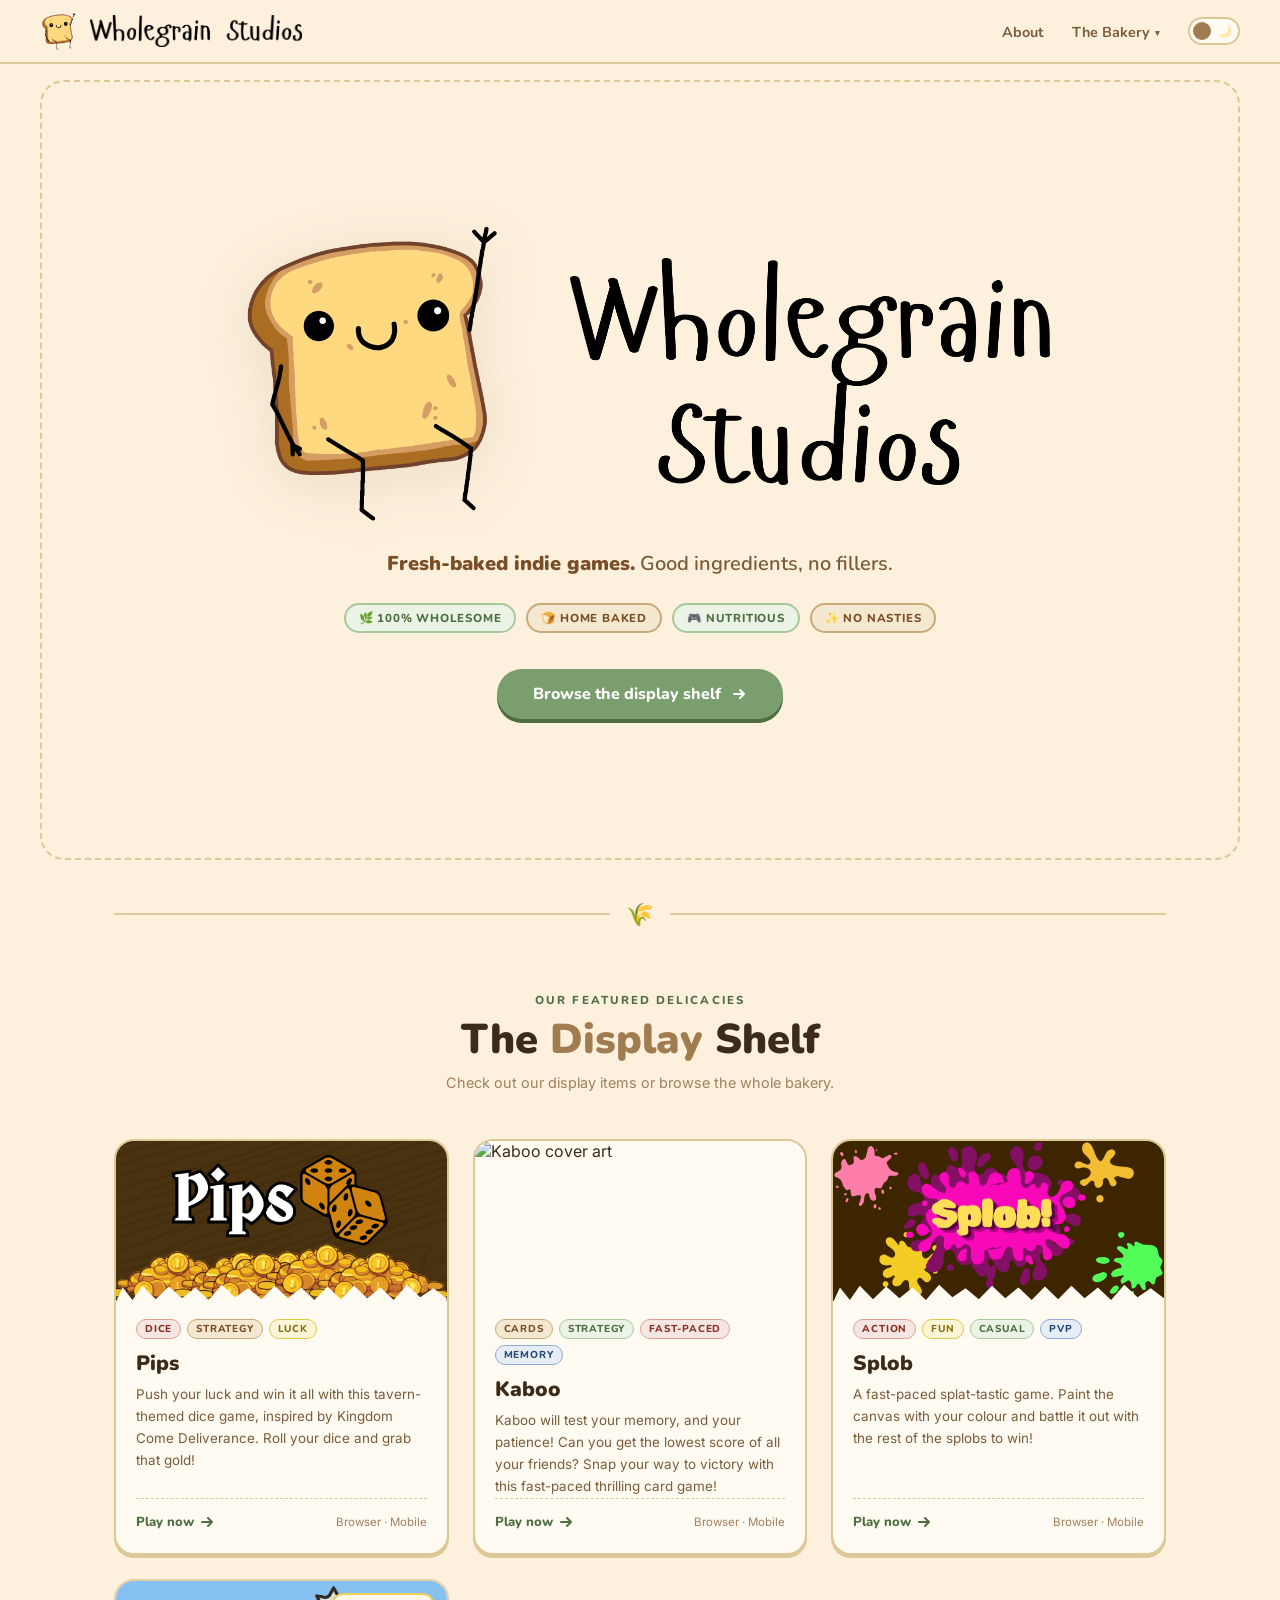
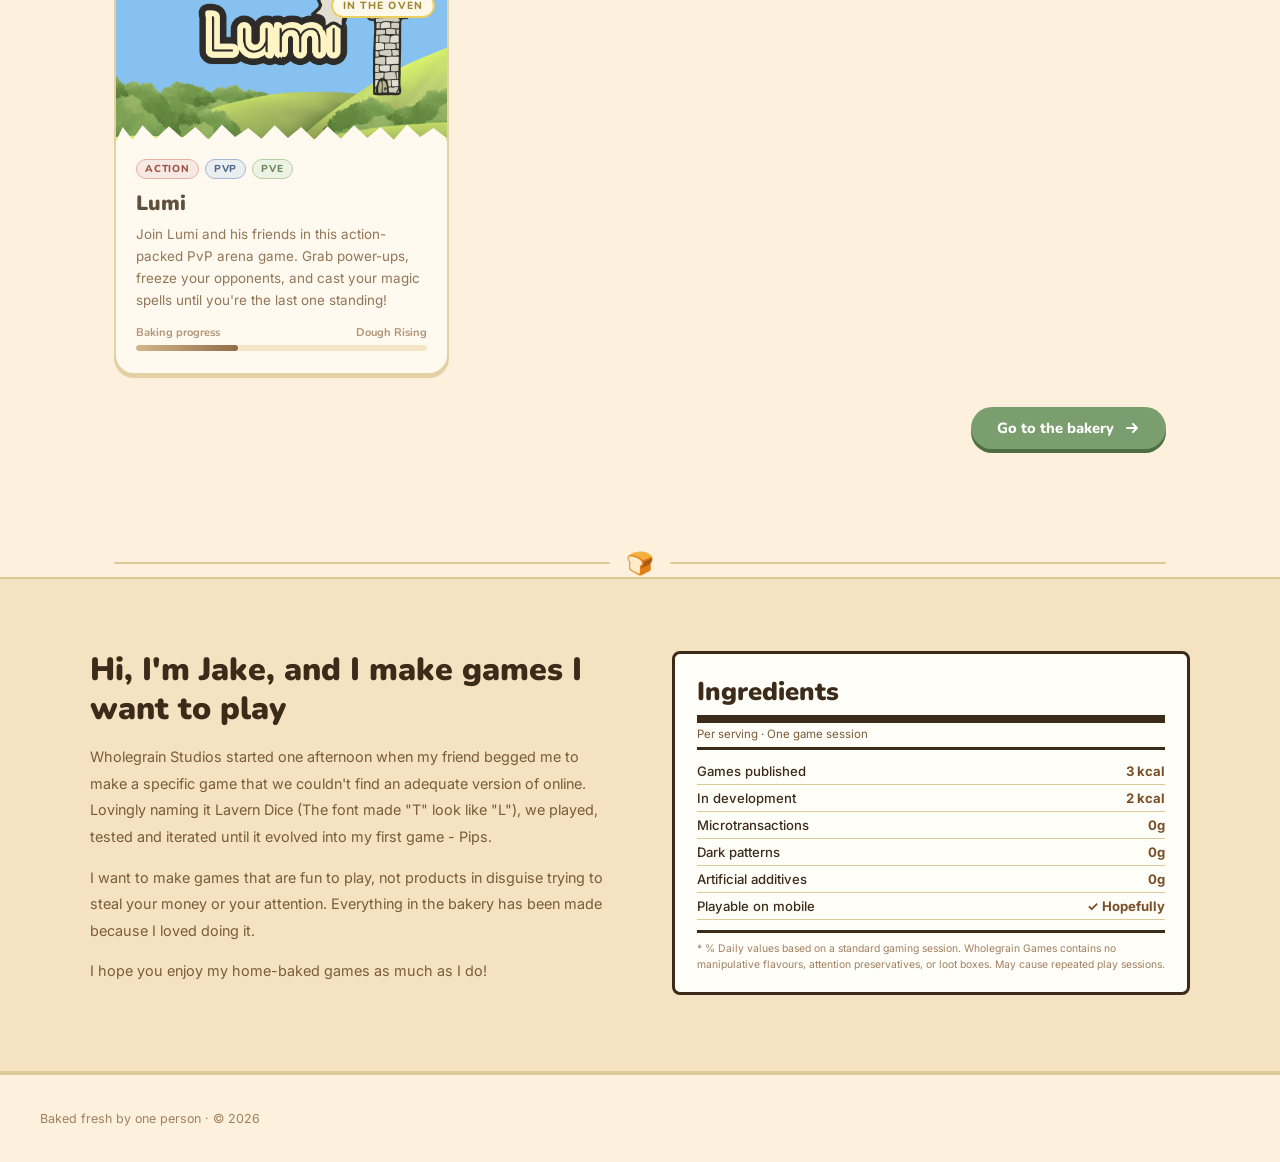
==== commit a432d9bb: "Add Splob to game shelf" ====
--- a/index.html
+++ b/index.html
@@ -107,6 +107,26 @@
       </div>
     </div>
 
+    <div class="game-card is-clickable" role="link" tabindex="0" data-href="https://splob.wholegrainstudios.co.uk/">
+      <div class="card-art">
+        <img class="card-cover" src="images/cover-splob.png" alt="Splob cover art">
+      </div>
+      <div class="card-body">
+        <div class="card-tags">
+          <span class="ctag ctag-red">Action</span>
+          <span class="ctag ctag-yellow">Fun</span>
+          <span class="ctag ctag-green">Casual</span>
+          <span class="ctag ctag-blue">PvP</span>
+        </div>
+        <h3 class="card-title">Splob</h3>
+        <p class="card-desc">A fast-paced splat-tastic game. Paint the canvas with your colour and battle it out with the rest of the splobs to win!</p>
+        <div class="card-footer">
+          <span class="card-play">Play now <svg width="14" height="14" viewBox="0 0 14 14" fill="none"><path d="M2 7h10M8 3l4 4-4 4" stroke="currentColor" stroke-width="2" stroke-linecap="round" stroke-linejoin="round"/></svg></span>
+          <span class="card-platform">Browser &middot; Mobile</span>
+        </div>
+      </div>
+    </div>
+
     <div class="game-card wip">
       <div class="card-art">
         <img class="card-cover" src="images/cover-lumi.png" alt="Lumi cover art">
@@ -122,7 +142,7 @@
         <p class="card-desc">Join Lumi and his friends in this action-packed PvP arena game. Grab power-ups, freeze your opponents, and cast your magic spells until you're the last one standing!</p>
         <div class="card-progress">
           <div class="progress-label"><span>Baking progress</span><span>Dough Rising</span></div>
-          <div class="progress-bar"><div class="progress-fill" style="width: 35%"></div></div>
+          <div class="progress-bar"><div class="progress-fill progress-fill--rising"></div></div>
         </div>
       </div>
     </div>
@@ -150,7 +170,7 @@
     <div class="nutrition-panel">
       <div class="nutrition-title">Ingredients</div>
       <div class="nutrition-serving">Per serving &middot; One game session</div>
-      <div class="nutrition-row"><span class="label">Games published</span><span class="value">2 kcal</span></div>
+      <div class="nutrition-row"><span class="label">Games published</span><span class="value">3 kcal</span></div>
       <div class="nutrition-row"><span class="label">In development</span><span class="value">2 kcal</span></div>
       <div class="nutrition-row"><span class="label">Microtransactions</span><span class="value">0g</span></div>
       <div class="nutrition-row"><span class="label">Dark patterns</span><span class="value">0g</span></div>
--- a/css/styles.css
+++ b/css/styles.css
@@ -1,6 +1,6 @@
     *, *::before, *::after { box-sizing: border-box; margin: 0; padding: 0; }
 
-    /* ── LIGHT THEME (default) ── */
+    /* THEME */
     :root, [data-theme="light"] {
       --cream:       #fdf0dc;
       --cream-dark:  #f5e2c0;
@@ -22,7 +22,7 @@
       --shadow:      rgba(122,79,40,0.12);
     }
 
-    /* ── DARK THEME ── */
+    /* DARK THEME */
     [data-theme="dark"] {
       --cream:       #311900;
       --cream-dark:  #221d17;
@@ -55,7 +55,7 @@
       transition: background-color 0.3s, color 0.3s;
     }
 
-    /* ── NAV ── */
+    /* NAV */
     nav {
       position: fixed;
       top: 0; left: 0; right: 0;
@@ -154,7 +154,7 @@
     [data-theme="dark"] .icon-sun  { opacity: 0.4; }
     [data-theme="dark"] .icon-moon { opacity: 1; }
 
-    /* ── HERO ── */
+    /* HERO */
     .hero {
       min-height: 100vh;
       display: flex;
@@ -246,7 +246,7 @@
     .hero-cta:hover  { transform: translateY(-2px); box-shadow: 0 6px 0 var(--sage-dark); }
     .hero-cta:active { transform: translateY(2px);  box-shadow: 0 2px 0 var(--sage-dark); }
 
-    /* ── DIVIDER ── */
+    /* DIVIDER */
     .divider {
       display: flex;
       align-items: center;
@@ -258,7 +258,7 @@
     .divider-line { flex: 1; height: 2px; background: var(--border); border-radius: 1px; transition: background 0.3s; }
     .divider-icon { font-size: 1.4rem; }
 
-    /* ── GAMES SECTION ── */
+    /* GAMES SECTION */
     .games-section {
       padding: 64px 24px 100px;
       max-width: 1100px;
@@ -284,7 +284,7 @@
     .section-title em { font-style: normal; color: var(--tan-dark); }
     .section-sub { font-size: 0.9rem; color: var(--text-dim); margin-top: 10px; }
 
-    /* ── GAME CARDS ── */
+    /* GAME CARDS */
     .game-grid {
       display: grid;
       grid-template-columns: repeat(auto-fill, minmax(300px, 1fr));
@@ -440,6 +440,7 @@
       width: 0;
       transition: width 1.2s cubic-bezier(0.4,0,0.2,1);
     }
+    .progress-fill--rising { width: 35%; }
 
 
 
@@ -495,7 +496,7 @@
       filter: drop-shadow(0 4px 14px rgba(255, 251, 243, 0.32));
     }
 
-    /* ── ABOUT ── */
+    /* HOME ABOUT */
     .about-section {
       background: var(--about-bg);
       border-top: 2.5px solid var(--border);
@@ -568,7 +569,7 @@
       line-height: 1.5;
     }
 
-    /* ── FOOTER ── */
+    /* FOOTER */
     footer {
       padding: 36px 40px;
       display: flex;
@@ -591,7 +592,7 @@
     .footer-logo img { height: 32px; width: auto; }
     .footer-note { font-size: 0.78rem; color: var(--text-dim); }
 
-    /* ── NAV DROPDOWN ── */
+    /* NAV DROPDOWN */
     .nav-dropdown { position: relative; }
     .nav-dropdown-trigger {
       display: inline-flex;
@@ -651,7 +652,7 @@
     }
     .nav-dropdown-menu a:hover { background: var(--cream-dark); color: var(--crust); }
 
-    /* ── PAGE HERO (sub-pages) ── */
+    /* PAGE HERO */
     .page-hero {
       text-align: center;
       max-width: 820px;
@@ -677,7 +678,121 @@
       margin: 0 auto;
     }
 
-    /* ── 3-PER-ROW GRID (Bakery) ── */
+
+
+    /* ABOUT PAGE */
+    .story-section {
+      max-width: 1100px;
+      margin: 0 auto;
+      padding: 64px 24px 24px;
+    }
+    .story-stack {
+      display: grid;
+      gap: 64px;
+    }
+    .about-feature {
+      display: grid;
+      grid-template-columns: 0.82fr 1.18fr;
+      gap: 56px;
+      align-items: center;
+    }
+    .about-feature--reverse {
+      grid-template-columns: 1.18fr 0.82fr;
+    }
+
+    .story-art {
+      position: relative;
+      display: flex;
+      align-items: center;
+      justify-content: center;
+      min-height: 300px;
+      padding: 40px;
+    }
+    .story-art::before {
+      content: '';
+      position: absolute;
+      inset: 0;
+      border: 2.5px dashed var(--border);
+      border-radius: 24px;
+      transition: border-color 0.3s;
+    }
+    .story-art img {
+      position: relative;
+      width: clamp(170px, 28vw, 260px);
+      height: auto;
+      filter: drop-shadow(0 10px 28px var(--shadow));
+    }
+    .story-art--flipped img { transform: scaleX(-1); }
+
+    .story-body h2 {
+      font-family: 'Nunito', sans-serif;
+      font-size: clamp(1.45rem, 3vw, 1.9rem);
+      font-weight: 900;
+      color: var(--brown);
+      line-height: 1.2;
+      margin-bottom: 14px;
+    }
+    .story-body p {
+      font-size: 0.94rem;
+      line-height: 1.85;
+      color: var(--text-mid);
+      margin-bottom: 14px;
+    }
+    .story-body p:last-child { margin-bottom: 0; }
+    .story-body strong { color: var(--crust); font-weight: 800; }
+
+    .values-section {
+      max-width: 1100px;
+      margin: 0 auto;
+      padding: 24px 24px 96px;
+    }
+    .value-grid {
+      display: grid;
+      grid-template-columns: repeat(3, 1fr);
+      gap: 24px;
+    }
+    .value-card {
+      background: var(--card-bg);
+      border: 2.5px solid var(--border);
+      border-radius: 20px;
+      box-shadow: 0 3px 0 var(--border);
+      padding: 26px 24px;
+      text-align: center;
+      transition: transform 0.2s, box-shadow 0.2s, background 0.3s, border-color 0.3s;
+    }
+    .value-card:hover {
+      transform: translateY(-4px) rotate(-0.5deg);
+      box-shadow: 0 8px 0 var(--tan);
+    }
+    .value-emoji {
+      font-size: 2.4rem;
+      line-height: 1;
+      display: block;
+      margin-bottom: 12px;
+    }
+    .value-card h3 {
+      font-family: 'Nunito', sans-serif;
+      font-size: 1.1rem;
+      font-weight: 900;
+      color: var(--brown);
+      margin-bottom: 8px;
+    }
+    .value-card p {
+      font-size: 0.84rem;
+      line-height: 1.65;
+      color: var(--text-mid);
+    }
+
+    @media (max-width: 768px) {
+      .story-stack { gap: 44px; }
+      .about-feature,
+      .about-feature--reverse { grid-template-columns: 1fr; gap: 28px; }
+      .about-feature--reverse .story-art { order: -1; }
+      .story-art { min-height: 240px; padding: 28px; }
+      .value-grid { grid-template-columns: 1fr; }
+    }
+
+    /* BAKERY GRID */
     .games-section { scroll-margin-top: 88px; }
     .game-grid--three { grid-template-columns: repeat(3, 1fr); }
 
@@ -700,7 +815,7 @@
       font-size: 0.92rem;
     }
 
-    /* ── RESPONSIVE ── */
+    /* RESPONSIVE */
     @media (max-width: 768px) {
       nav { padding: 10px 16px; }
       .nav-right { gap: 16px; }
@@ -736,128 +851,269 @@
       .game-card, body, nav { transition: none; }
     }
 
-    /* ── ACCOUNT LINK ── */
-    .account-link-page {
+    /* ACCOUNT LINK */
+
+    .al-body {
+      display: flex;
+      flex-direction: column;
       min-height: 100vh;
-      background: var(--cream);
-    }
-    .account-link-shell {
-      max-width: 760px;
-      margin: 0 auto;
-      padding: 128px 24px 72px;
-    }
-    .account-link-panel {
+    }
+
+    /* Main content sits between nav and footer, centred */
+    .al-main {
+      flex: 1;
+      display: flex;
+      flex-direction: column;
+      align-items: center;
+      justify-content: center;
+      padding: 120px 24px 80px;
+    }
+
+    /* The card mirrors hero::before dashed border treatment */
+    .al-card {
       position: relative;
-      overflow: hidden;
+      width: 100%;
+      max-width: 560px;
       background: var(--card-bg);
       border: 2.5px solid var(--border);
-      border-radius: 20px;
-      padding: 36px clamp(22px, 5vw, 44px) 38px;
+      border-radius: 24px;
       box-shadow: 0 4px 0 var(--border);
+      padding: 52px 48px 44px;
       text-align: center;
-      transition: background 0.3s, border-color 0.3s;
-    }
-    .account-link-panel::before {
+      transition: background 0.3s, border-color 0.3s, box-shadow 0.3s;
+    }
+
+    /* Dashed inner border, same trick as .hero::before */
+    .al-card::before {
       content: '';
       position: absolute;
       inset: 14px;
       border: 2px dashed var(--border);
-      border-radius: 15px;
+      border-radius: 18px;
       pointer-events: none;
       transition: border-color 0.3s;
     }
-    .account-link-panel > * {
+
+    /* Everything inside must sit above the ::before pseudo */
+    .al-card > * {
       position: relative;
       z-index: 1;
     }
-    .account-link-art {
+
+    /* Toast mascot */
+    .al-mascot {
       display: flex;
       justify-content: center;
-      margin-bottom: 14px;
-    }
-    .account-link-art img {
-      width: clamp(82px, 18vw, 118px);
+      margin-bottom: 20px;
+    }
+
+    .al-mascot img {
+      width: clamp(90px, 18vw, 120px);
       height: auto;
-      filter: drop-shadow(0 8px 22px var(--shadow));
-    }
-    .account-link-panel h1 {
-      font-family: 'Nunito', sans-serif;
-      font-size: clamp(2rem, 6vw, 3.2rem);
+      filter: drop-shadow(0 6px 20px var(--shadow));
+    }
+
+    /* Eyebrow label, same class as main page */
+    .al-card .section-eyebrow {
+      margin-bottom: 10px;
+    }
+
+    /* Page title */
+    .al-title {
+      font-family: 'Nunito', sans-serif;
+      font-size: clamp(1.9rem, 5vw, 2.8rem);
       font-weight: 900;
       color: var(--brown);
-      line-height: 1.05;
-      margin-bottom: 14px;
-    }
-    .account-link-copy {
-      max-width: 560px;
-      margin: 0 auto 20px;
+      line-height: 1.1;
+      margin-bottom: 12px;
+    }
+
+    .al-title .game-name {
+      color: var(--tan-dark);
+    }
+
+    /* Subtitle copy */
+    .al-copy {
+      font-family: 'Nunito', sans-serif;
+      font-size: clamp(0.9rem, 2.2vw, 1.05rem);
+      font-weight: 600;
       color: var(--text-mid);
-      font-family: 'Nunito', sans-serif;
-      font-size: clamp(1rem, 2.6vw, 1.18rem);
+      line-height: 1.65;
+      margin-bottom: 28px;
+      max-width: 400px;
+      margin-left: auto;
+      margin-right: auto;
+    }
+
+
+    /* CTA area */
+    .al-actions {
+      display: flex;
+      flex-direction: column;
+      align-items: center;
+      gap: 22px;
+    }
+
+    /* Primary button */
+    .al-actions .hero-cta {
+      width: 100%;
+      max-width: 340px;
+      justify-content: center;
+      border: 0;
+      outline: none;
+      box-shadow: 0 4px 0 var(--sage-dark);
+    }
+
+    .al-actions .hero-cta:hover {
+      box-shadow: 0 6px 0 var(--sage-dark);
+    }
+
+    .al-actions .hero-cta:active {
+      box-shadow: 0 2px 0 var(--sage-dark);
+    }
+
+    .al-actions .hero-cta:focus-visible {
+      outline: 3px solid var(--sage-light);
+      outline-offset: 4px;
+    }
+
+    .al-actions .hero-cta--tan {
+      box-shadow: 0 4px 0 var(--crust);
+    }
+
+    .al-actions .hero-cta--tan:hover {
+      box-shadow: 0 6px 0 var(--crust);
+    }
+
+    .al-actions .hero-cta--tan:active {
+      box-shadow: 0 2px 0 var(--crust);
+    }
+
+    .al-choice {
+      width: 100%;
+    }
+
+    .al-choice-copy {
+      max-width: 430px;
+      margin: 0 auto 18px;
+      color: var(--text-mid);
+      font-family: 'Nunito', sans-serif;
+      font-size: 0.92rem;
       font-weight: 600;
       line-height: 1.65;
     }
-    .account-link-summary {
-      display: grid;
-      grid-template-columns: max-content 1fr;
-      gap: 8px 14px;
-      max-width: 520px;
-      margin: 22px auto 28px;
-      padding: 14px 16px;
-      background: var(--white);
-      border: 2px solid var(--border);
-      border-radius: 8px;
-      color: var(--text-mid);
-      font-size: 0.88rem;
-      text-align: left;
-      transition: background 0.3s, border-color 0.3s;
-    }
-    .account-link-summary strong {
-      color: var(--brown);
-      font-family: 'Nunito', sans-serif;
+
+    .al-choice-copy strong {
+      color: var(--crust);
       font-weight: 900;
     }
-    .account-link-actions,
-    .account-link-login {
-      display: flex;
-      align-items: center;
+
+    .al-choice-buttons {
+      display: flex;
+      flex-direction: column;
+      align-items: center;
+      gap: 14px;
+      width: 100%;
+    }
+
+    .al-choice-buttons .hero-cta {
+      width: 100%;
+      max-width: 360px;
       justify-content: center;
-      gap: 18px;
-      flex-wrap: wrap;
-    }
-    .account-link-secondary {
-      appearance: none;
       border: 0;
-      background: transparent;
-      color: var(--sage-dark);
-      cursor: pointer;
-      font-family: 'Nunito', sans-serif;
-      font-size: 0.92rem;
-      font-weight: 900;
-      text-decoration: none;
-    }
-    .account-link-status {
-      min-height: 1.5em;
-      color: var(--text-mid);
-      font-size: 0.86rem;
-      margin-top: 18px;
-    }
-    .account-link-divider {
-      margin-top: 38px;
-    }
-    .account-link-note {
+    }
+    /* Status line */
+    .al-status {
+      min-height: 1.4em;
+      margin-top: 20px;
+      font-size: 0.82rem;
+      color: var(--text-dim);
+      font-family: 'Inter', sans-serif;
+    }
+
+    /* Divider below card */
+    .al-divider {
+      width: 100%;
       max-width: 560px;
-      margin: 22px auto 0;
+      margin-top: 40px;
+    }
+
+    /* Footer note below divider */
+    .al-note {
+      max-width: 480px;
+      margin-top: 24px;
+      font-size: 0.82rem;
       color: var(--text-dim);
-      font-size: 0.86rem;
       line-height: 1.7;
       text-align: center;
     }
-    @media (max-width: 560px) {
-      .account-link-shell { padding: 104px 16px 56px; }
-      .account-link-panel { padding: 28px 18px 30px; }
-      .account-link-panel::before { inset: 10px; }
-      .account-link-summary { grid-template-columns: 1fr; }
-      .account-link-actions .hero-cta,
-      .account-link-login .hero-cta { width: 100%; justify-content: center; }
-    }
+
+    /* Account link responsive */
+    @media (max-width: 600px) {
+      .al-main {
+        justify-content: flex-start;
+        padding: 84px 14px 20px;
+      }
+      .al-card {
+        max-width: 360px;
+        border-width: 2px;
+        border-radius: 20px;
+        box-shadow: 0 3px 0 var(--border);
+        padding: 30px 20px 26px;
+      }
+      .al-card::before {
+        inset: 9px;
+        border-width: 1.5px;
+        border-radius: 15px;
+      }
+      .al-mascot {
+        margin-bottom: 12px;
+      }
+      .al-mascot img {
+        width: 72px;
+      }
+      .al-card .section-eyebrow {
+        font-size: 0.64rem;
+        margin-bottom: 6px;
+      }
+      .al-title {
+        font-size: clamp(1.55rem, 8vw, 2rem);
+        margin-bottom: 8px;
+      }
+      .al-copy {
+        font-size: 0.86rem;
+        line-height: 1.45;
+        margin-bottom: 20px;
+      }
+      .al-actions {
+        gap: 14px;
+      }
+      .al-actions .hero-cta,
+      .al-choice-buttons .hero-cta {
+        max-width: 300px;
+        padding: 12px 24px;
+        font-size: 0.95rem;
+      }
+      .al-choice-copy {
+        font-size: 0.84rem;
+        line-height: 1.5;
+        margin-bottom: 14px;
+      }
+      .al-status {
+        margin-top: 14px;
+      }
+      .al-divider {
+        max-width: 360px;
+        margin-top: 22px;
+        padding: 0 4px;
+      }
+      .al-note {
+        max-width: 360px;
+        margin-top: 14px;
+        font-size: 0.76rem;
+        line-height: 1.5;
+      }
+      .al-body footer {
+        padding: 18px 16px;
+      }
+    }
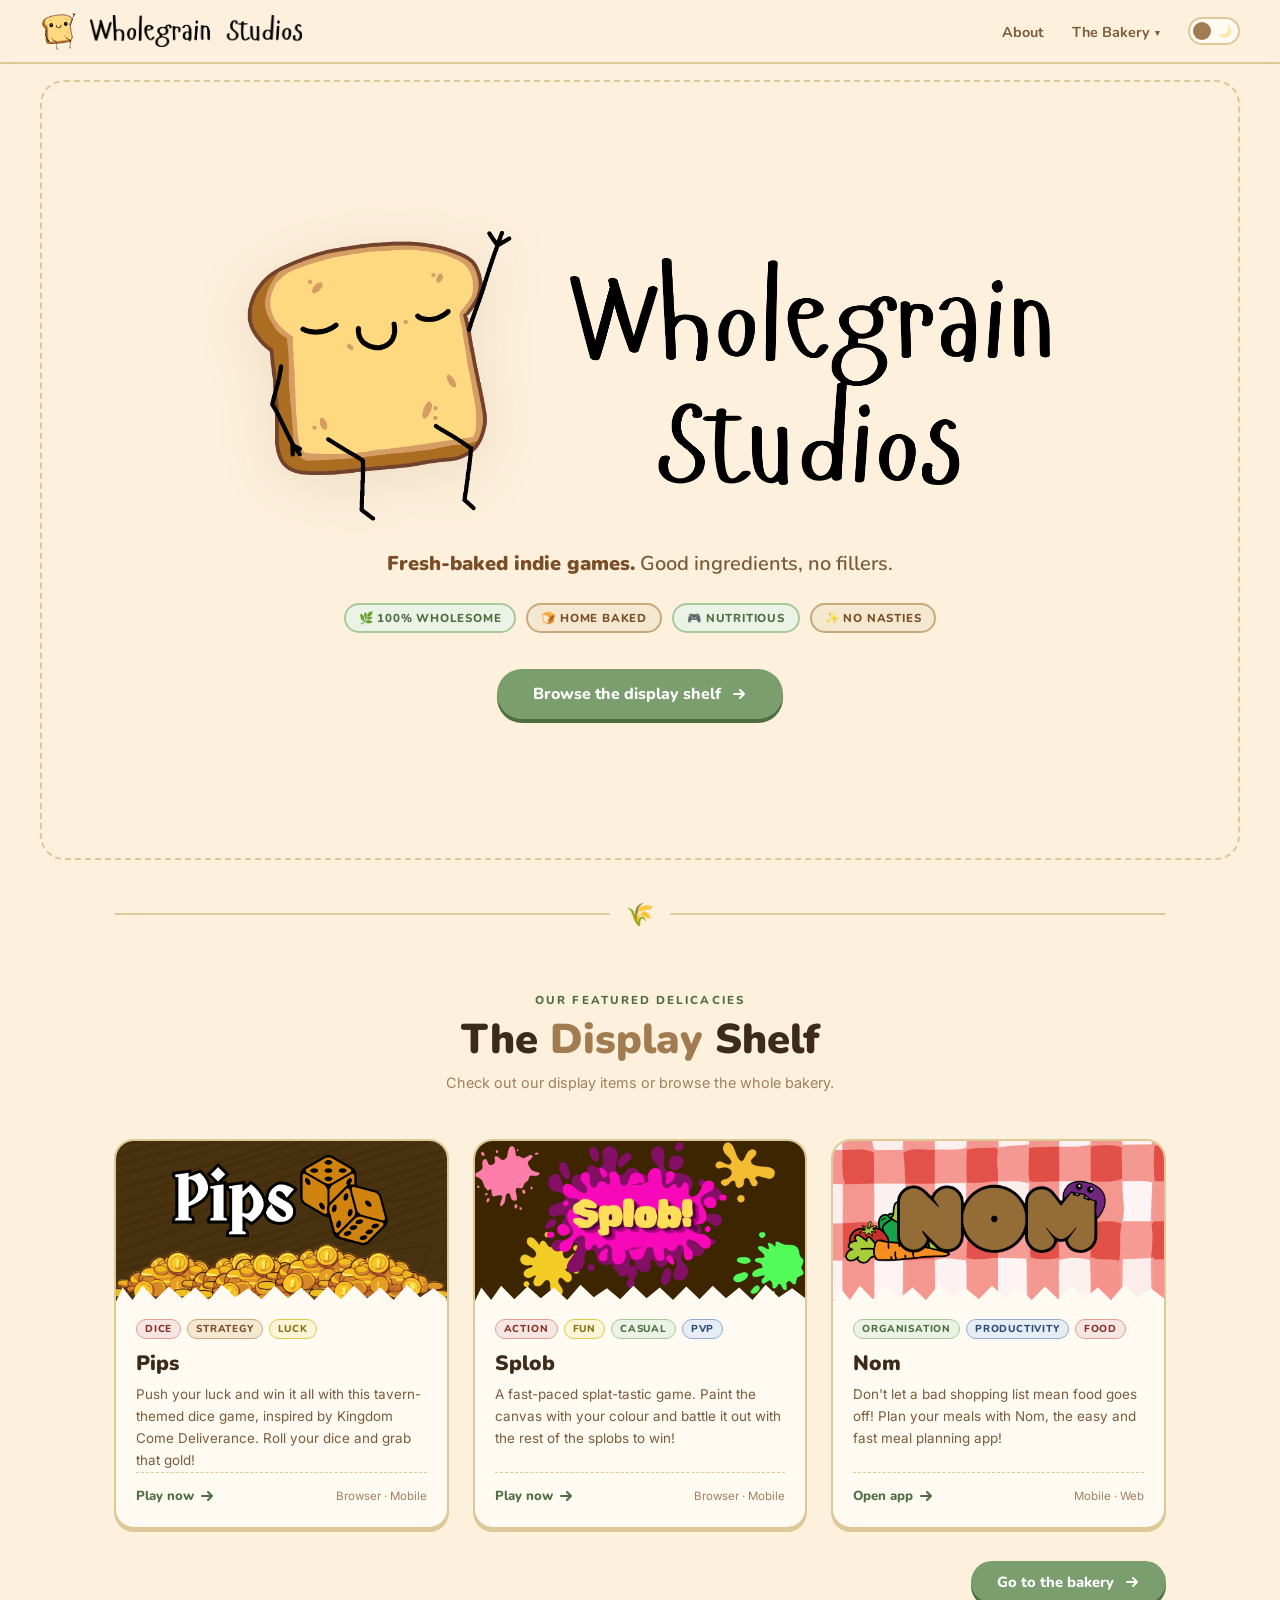
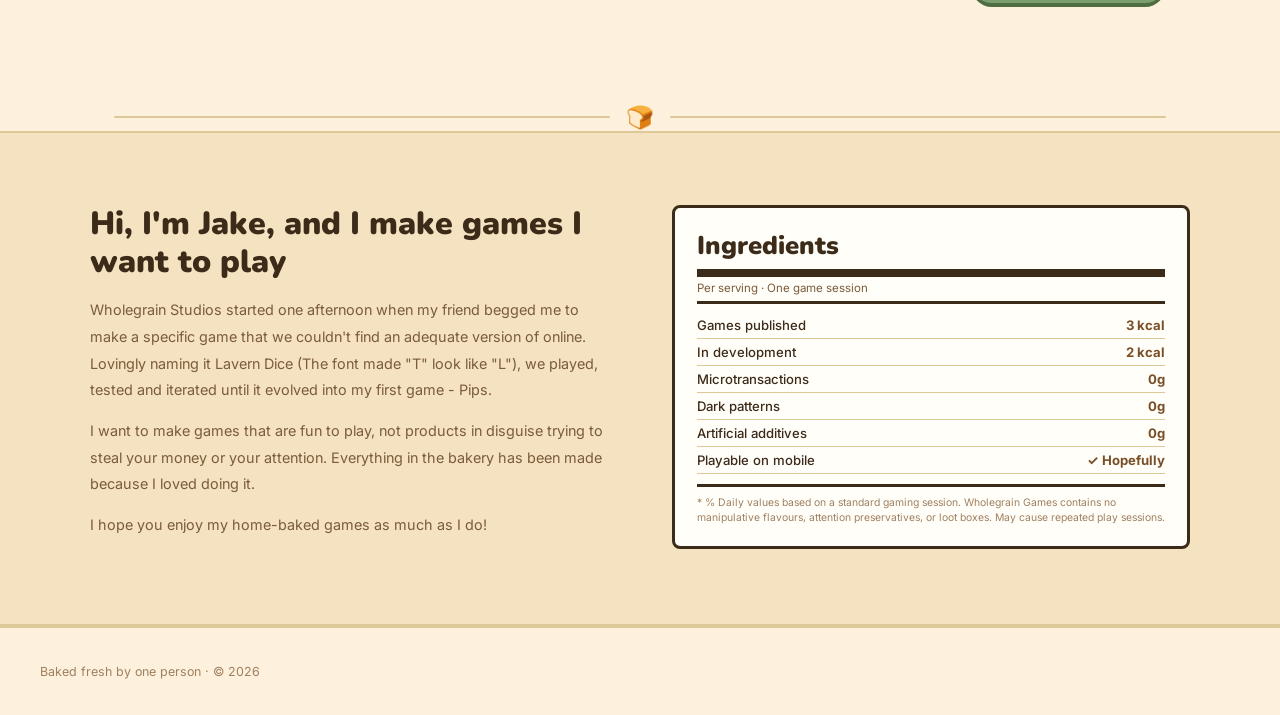
==== commit 3fd22ac1: "Limit homepage display shelf highlights" ====
--- a/index.html
+++ b/index.html
@@ -87,26 +87,6 @@
       </div>
     </div>
 
-    <div class="game-card is-clickable" role="link" tabindex="0" data-href="https://kaboo.wholegrainstudios.co.uk/">
-      <div class="card-art">
-        <img class="card-cover" src="images/cover-kaboo.png" alt="Kaboo cover art">
-      </div>
-      <div class="card-body">
-        <div class="card-tags">
-          <span class="ctag ctag-tan">Cards</span>
-          <span class="ctag ctag-green">Strategy</span>
-          <span class="ctag ctag-red">Fast-Paced</span>
-          <span class="ctag ctag-blue">Memory</span>
-        </div>
-        <h3 class="card-title">Kaboo</h3>
-        <p class="card-desc">Kaboo will test your memory, and your patience! Can you get the lowest score of all your friends? Snap your way to victory with this fast-paced thrilling card game!</p>
-        <div class="card-footer">
-          <span class="card-play">Play now <svg width="14" height="14" viewBox="0 0 14 14" fill="none"><path d="M2 7h10M8 3l4 4-4 4" stroke="currentColor" stroke-width="2" stroke-linecap="round" stroke-linejoin="round"/></svg></span>
-          <span class="card-platform">Browser &middot; Mobile</span>
-        </div>
-      </div>
-    </div>
-
     <div class="game-card is-clickable" role="link" tabindex="0" data-href="https://splob.wholegrainstudios.co.uk/">
       <div class="card-art">
         <img class="card-cover" src="images/cover-splob.png" alt="Splob cover art">
@@ -127,22 +107,21 @@
       </div>
     </div>
 
-    <div class="game-card wip">
+    <div class="game-card is-clickable" role="link" tabindex="0" data-href="https://nom.wholegrainstudios.co.uk/">
       <div class="card-art">
-        <img class="card-cover" src="images/cover-lumi.png" alt="Lumi cover art">
-        <span class="wip-badge">In the oven</span>
+        <img class="card-cover" src="images/cover-nom.png" alt="Nom cover art">
       </div>
       <div class="card-body">
         <div class="card-tags">
-          <span class="ctag ctag-red">Action</span>
-          <span class="ctag ctag-blue">PvP</span>
-          <span class="ctag ctag-green">PvE</span>
+          <span class="ctag ctag-green">Organisation</span>
+          <span class="ctag ctag-blue">Productivity</span>
+          <span class="ctag ctag-red">Food</span>
         </div>
-        <h3 class="card-title">Lumi</h3>
-        <p class="card-desc">Join Lumi and his friends in this action-packed PvP arena game. Grab power-ups, freeze your opponents, and cast your magic spells until you're the last one standing!</p>
-        <div class="card-progress">
-          <div class="progress-label"><span>Baking progress</span><span>Dough Rising</span></div>
-          <div class="progress-bar"><div class="progress-fill progress-fill--rising"></div></div>
+        <h3 class="card-title">Nom</h3>
+        <p class="card-desc">Don't let a bad shopping list mean food goes off! Plan your meals with Nom, the easy and fast meal planning app!</p>
+        <div class="card-footer">
+          <span class="card-play">Open app <svg width="14" height="14" viewBox="0 0 14 14" fill="none"><path d="M2 7h10M8 3l4 4-4 4" stroke="currentColor" stroke-width="2" stroke-linecap="round" stroke-linejoin="round"/></svg></span>
+          <span class="card-platform">Mobile &middot; Web</span>
         </div>
       </div>
     </div>
